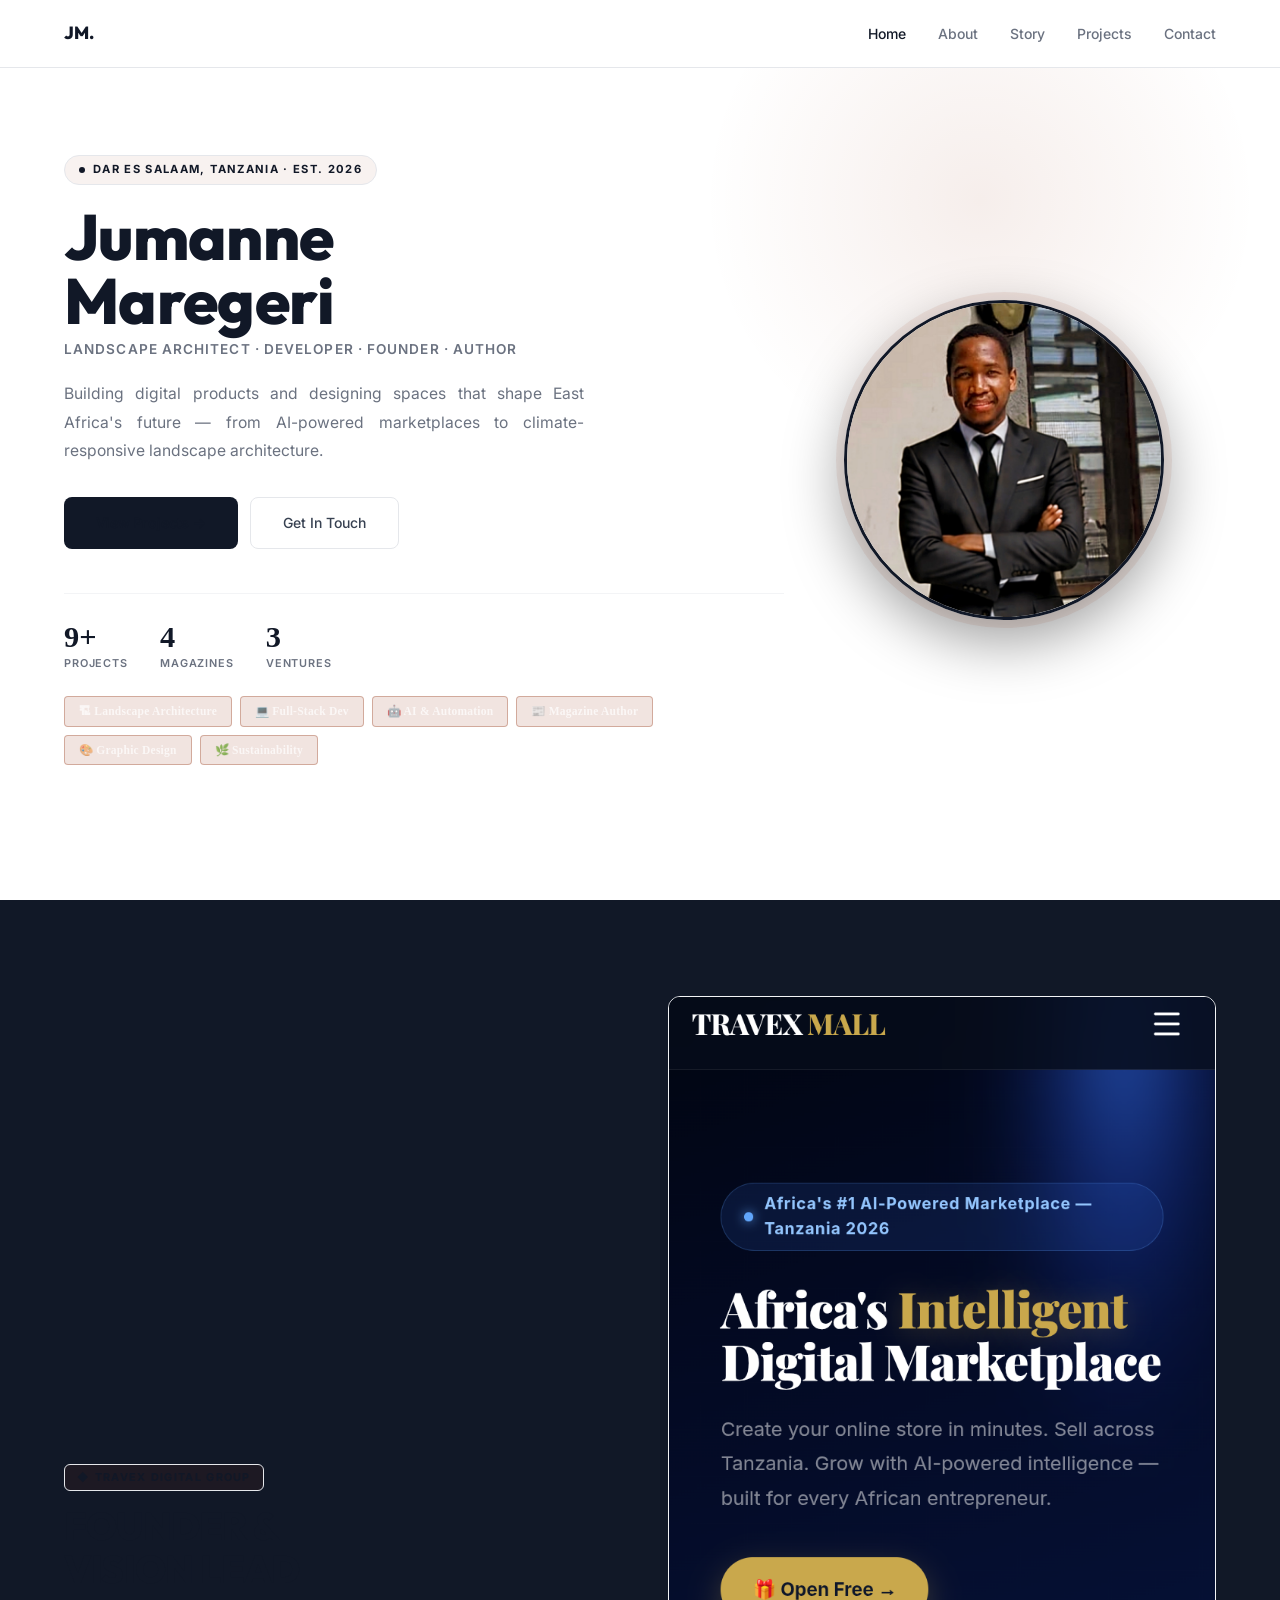
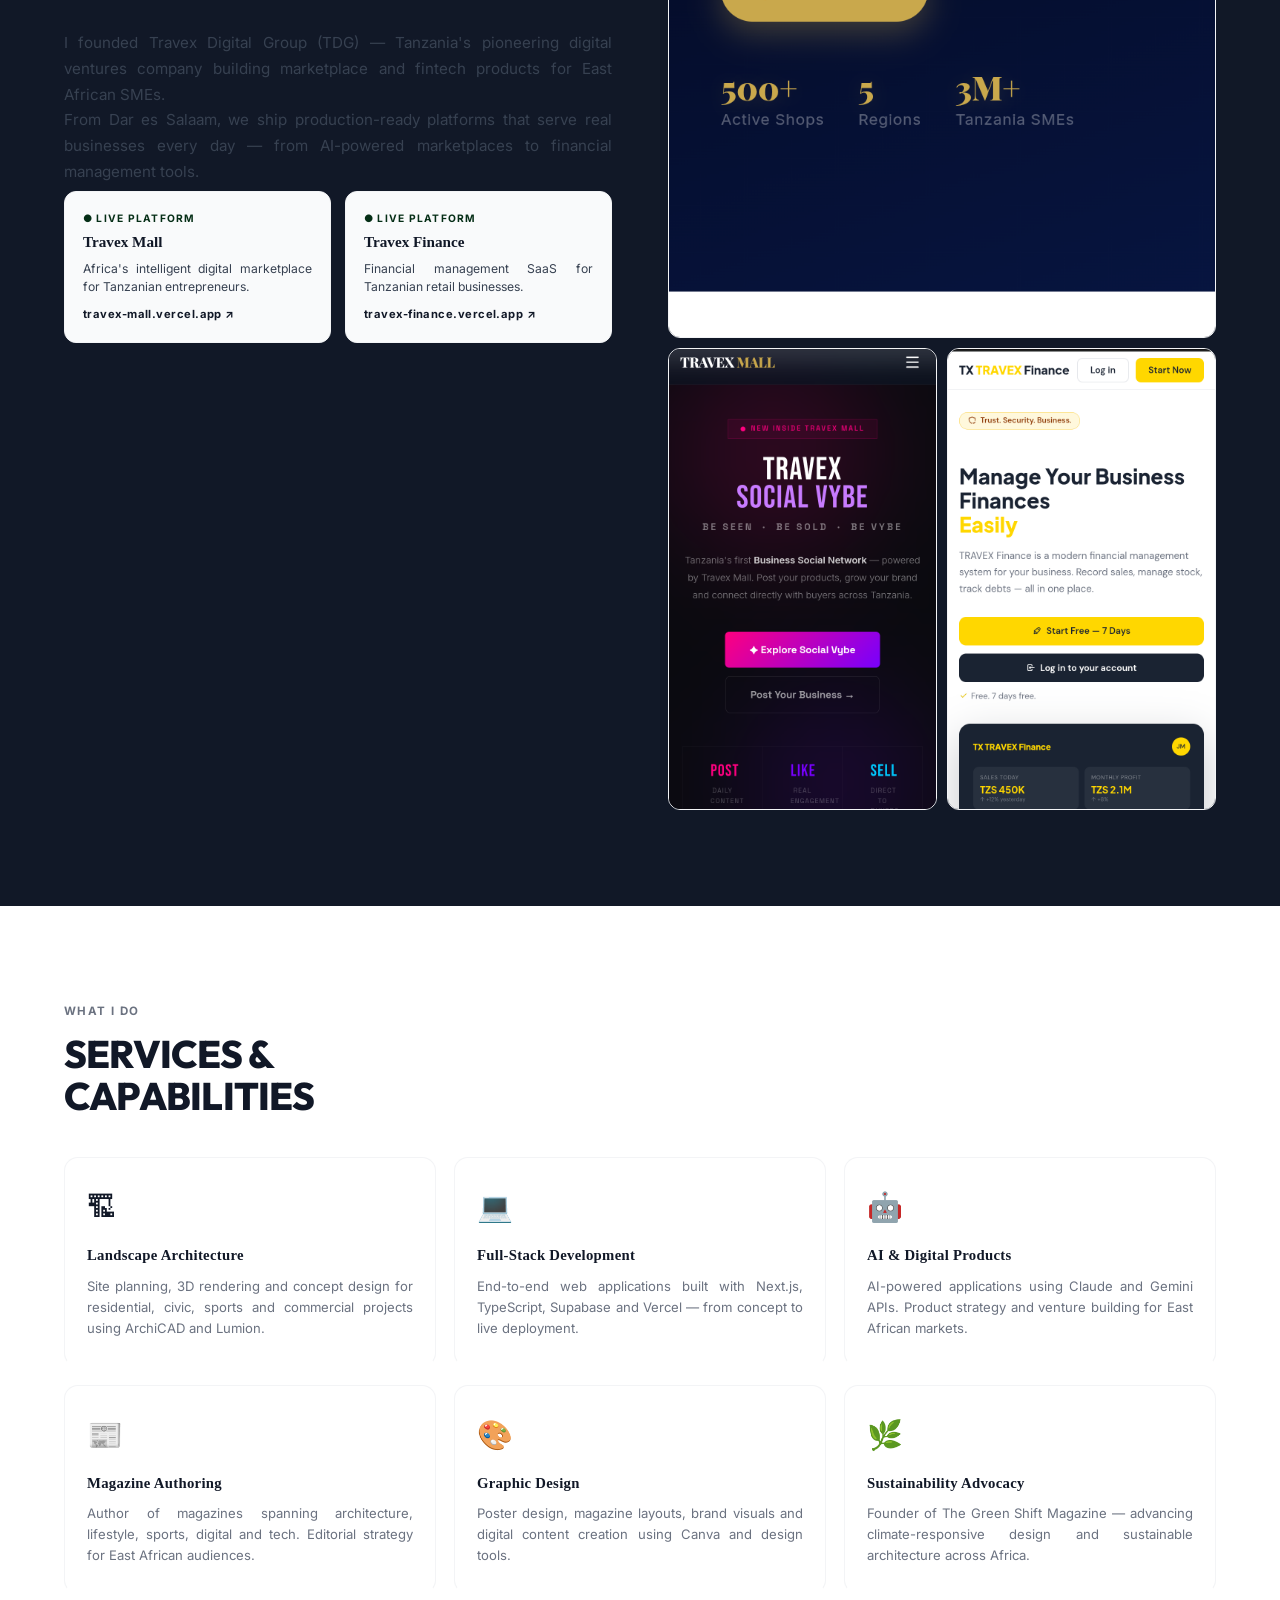
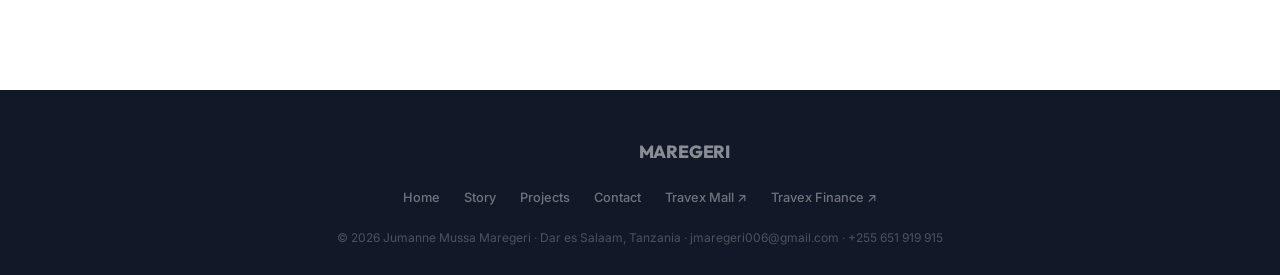
==== index.html @ f2731dca "Fix text index.html" ====
<!DOCTYPE html>
<html lang="en">
<head>
<meta charset="UTF-8"/>
  <meta name="google-site-verification" content="p9ZmMHL9Vc2xALCBuGiLvE2m5e5ViBeyXmNs_aEo-oM" />
<meta name="viewport" content="width=device-width, initial-scale=1.0"/>
<title>Jumanne Maregeri — Landscape Architect, Developer & Founder | Dar es Salaam</title>
  <meta name="description" content="Jumanne Maregeri is a Landscape Architect, Full-Stack Developer, Founder of Travex Digital Group and Magazine Author based in Dar es Salaam, Tanzania. Building digital products and designing spaces that shape East Africa's future."/>
  <meta name="keywords" content="Jumanne Maregeri, Landscape Architect Tanzania, Full Stack Developer Tanzania, Travex Digital Group, Dar es Salaam architect, Tanzania developer, Hello Maregeri, architecture portfolio"/>
  <meta name="author" content="Jumanne Maregeri"/>
  <meta name="robots" content="index, follow"/>
  <link rel="canonical" href="https://hello-maregeri.vercel.app/"/>
  <!-- Open Graph -->
  <meta property="og:type" content="website"/>
  <meta property="og:title" content="Jumanne Maregeri — Landscape Architect, Developer & Founder | Dar es Salaam"/>
  <meta property="og:description" content="Jumanne Maregeri is a Landscape Architect, Full-Stack Developer, Founder of Travex Digital Group and Magazine Author based in Dar es Salaam, Tanzania. Building digital products and designing spaces that shape East Africa's future."/>
  <meta property="og:url" content="https://hello-maregeri.vercel.app/"/>
  <meta property="og:image" content="https://hello-maregeri.vercel.app/images/me.jpg"/>
  <meta property="og:site_name" content="Hello Maregeri"/>
  <!-- Twitter -->
  <meta name="twitter:card" content="summary_large_image"/>
  <meta name="twitter:title" content="Jumanne Maregeri — Landscape Architect, Developer & Founder | Dar es Salaam"/>
  <meta name="twitter:description" content="Jumanne Maregeri is a Landscape Architect, Full-Stack Developer, Founder of Travex Digital Group and Magazine Author based in Dar es Salaam, Tanzania. Building digital products and designing spaces that shape East Africa's future."/>
  <meta name="twitter:image" content="https://hello-maregeri.vercel.app/images/me.jpg"/>
  <script type="application/ld+json">
  {
    "@context": "https://schema.org",
    "@type": "Person",
    "name": "Jumanne Maregeri",
    "jobTitle": "Landscape Architect, Full-Stack Developer & Founder",
    "url": "https://hello-maregeri.vercel.app",
    "image": "https://hello-maregeri.vercel.app/images/me.jpg",
    "email": "jmaregeri006@gmail.com",
    "telephone": "+255651919915",
    "address": {
      "@type": "PostalAddress",
      "addressLocality": "Dar es Salaam",
      "addressCountry": "TZ"
    },
    "sameAs": [
      "https://travex-digital-group.vercel.app",
      "https://travex-mall.vercel.app"
    ],
    "knowsAbout": ["Landscape Architecture", "Full-Stack Development", "Digital Products", "Magazine Publishing", "East Africa Tech"],
    "founder": {
      "@type": "Organization",
      "name": "Travex Digital Group",
      "url": "https://travex-digital-group.vercel.app"
    }
  }
  </script>
<link rel="stylesheet" href="style.css"/>
<style>
/* ── HERO ── */
#hero {
  min-height: 100vh;
  display: flex; align-items: center;
  padding: 100px 5% 80px;
  position: relative; overflow: hidden;
}
.hero-glow {
  position: absolute;
  top: -100px; right: 0;
  width: 600px; height: 600px;
  background: radial-gradient(circle, rgba(139,37,0,0.08) 0%, transparent 65%);
  pointer-events: none;
}
.hero-inner {
  display: grid;
  grid-template-columns: 1fr auto;
  gap: 60px; align-items: center;
  width: 100%; max-width: 1100px;
  position: relative; z-index: 1;
}
.hero-badge {
  display: inline-flex; align-items: center; gap: 8px;
  padding: 5px 14px; border-radius: 20px;
  border: 1px solid var(--border);
  font-size: 0.7rem; font-weight: 700; letter-spacing: 0.12em;
  text-transform: uppercase; color: var(--gold);
  background: rgba(139,37,0,0.06);
  margin-bottom: 20px;
}
.hero-badge::before {
  content: ''; width: 6px; height: 6px; border-radius: 50%;
  background: var(--gold); animation: blink 2s infinite;
}
@keyframes blink { 0%,100%{opacity:1} 50%{opacity:0.2} }
.hero-left h1 {
  font-size: clamp(2.8rem, 5vw, 5rem);
  font-weight: 800; line-height: 1.0;
  color: #111827; margin-bottom: 6px;
  letter-spacing: -0.01em;
}
.hero-left h1 span { color: var(--gold); }
.hero-subtitle {
  font-size: 0.85rem; font-weight: 600; letter-spacing: 0.08em;
  text-transform: uppercase; color: var(--muted);
  margin-bottom: 20px;
}
.hero-desc {
  font-size: 0.98rem; color: var(--muted);
  line-height: 1.8; max-width: 520px; margin-bottom: 32px;
}
.hero-btns { display: flex; gap: 12px; flex-wrap: wrap; margin-bottom: 44px; }
.hero-stats {
  display: flex; gap: 32px;
  padding-top: 28px;
  border-top: 1px solid var(--border2);
}
.stat-n {
  font-family: 'Times New Roman', Times, serif;
  font-size: 1.9rem; font-weight: 800;
  color: var(--gold); line-height: 1;
}
.stat-l {
  font-size: 0.68rem; font-weight: 600; letter-spacing: 0.08em;
  text-transform: uppercase; color: var(--muted); margin-top: 3px;
}

/* PHOTO CIRCLE */
.hero-photo-side { display: flex; align-items: center; justify-content: center; }
.photo-circle {
  width: 320px; height: 320px; border-radius: 50%;
  overflow: hidden;
  border: 3px solid var(--gold);
  box-shadow: 0 0 0 8px rgba(139,37,0,0.08), 0 20px 60px rgba(0,0,0,0.4);
  flex-shrink: 0;
}
.photo-circle img { width: 100%; height: 100%; object-fit: cover; object-position: center top; }

/* ── TDG SECTION ── */
#tdg { background: var(--dark); }
.tdg-wrap {
  display: grid; grid-template-columns: 1fr 1fr;
  gap: 56px; align-items: center;
}
.tdg-eyebrow {
  display: inline-block; padding: 4px 12px;
  background: rgba(139,37,0,0.1); border: 1px solid var(--border);
  border-radius: 6px; font-size: 0.68rem; font-weight: 700;
  letter-spacing: 0.12em; text-transform: uppercase;
  color: var(--gold); margin-bottom: 14px;
}
.tdg-text h2 { margin-bottom: 16px; }
.tdg-text p {
  font-size: 0.94rem; color: var(--muted);
  line-height: 1.8; margin-bottom: 14px;
}
.tdg-cards { display: grid; grid-template-columns: 1fr 1fr; gap: 14px; margin-top: 6px; }
.tdg-card {
  display: block; padding: 18px;
  background: var(--card2); border: 1px solid var(--border2);
  border-radius: 12px; text-decoration: none;
  transition: all 0.2s;
}
.tdg-card:hover { border-color: var(--gold); transform: translateY(-2px); }
.tdg-card-label {
  font-size: 0.64rem; font-weight: 700; letter-spacing: 0.12em;
  text-transform: uppercase; color: #052E16; margin-bottom: 4px;
}
.tdg-card h4 {
  font-family: 'Times New Roman', Times, serif; font-size: 0.95rem; font-weight: 700;
  color: #111827; margin-bottom: 5px;
}
.tdg-card p { font-size: 0.76rem; color: #374151; line-height: 1.5; margin-bottom: 10px; }
.tdg-card-link { font-size: 0.7rem; font-weight: 700; color: #052E16; color: var(--gold); letter-spacing: 0.04em; }

/* screens */
.tdg-screens { display: grid; grid-template-columns: 1fr 1fr; gap: 10px; }
.screen { border-radius: 12px; overflow: hidden; border: 1px solid var(--border2); transition: border-color 0.2s; }
.screen:hover { border-color: var(--border); }
.screen img { width: 100%; display: block; object-fit: cover; }
.screen.full { grid-column: 1 / -1; }

/* ── SERVICES ── */
#services { background: var(--bg); }
.services-grid { display: grid; grid-template-columns: repeat(3,1fr); gap: 18px; }
.svc {
  padding: 26px 22px;
  background: var(--card); border: 1px solid var(--border2);
  border-radius: 14px; transition: all 0.25s;
  border-bottom: 2px solid transparent;
}
.svc:hover { border-bottom-color: var(--gold); border-color: var(--border); }
.svc-icon { font-size: 1.8rem; margin-bottom: 14px; }
.svc h3 {
  font-family: 'Times New Roman', Times, serif; font-size: 0.92rem; font-weight: 700;
  color: #111827; margin-bottom: 8px; letter-spacing: 0.02em;
}
.svc p { font-size: 0.82rem; color: var(--muted); line-height: 1.6; }

@media (max-width: 900px) {
  .hero-inner { grid-template-columns: 1fr; gap: 36px; }
  .hero-photo-side { order: -1; }
  .hero-photo-wrap { width: 280px; }
  .tdg-wrap { grid-template-columns: 1fr; gap: 36px; }
  .services-grid { grid-template-columns: 1fr 1fr; }
}
@media (max-width: 560px) {
  .hero-stats { gap: 18px; }
  .services-grid { grid-template-columns: 1fr; }
  .tdg-cards { grid-template-columns: 1fr; }
}

.hero-skills {
  display: flex; flex-wrap: wrap; gap: 8px;
  margin-top: 24px;
}
.skill-pill {
  padding: 5px 14px;
  background: rgba(139,37,0,0.12);
  border: 1px solid rgba(139,37,0,0.3);
  border-radius: 4px;
  font-size: 0.72rem; font-weight: 600;
  color: rgba(255,255,255,0.7);
  font-family: Georgia, serif;
  letter-spacing: 0.02em;
}
</style>
</head>
<body>

<nav>
  <a href="index.html" class="nav-logo">JM<span>.</span></a>
  <ul class="nav-links">
    <li><a href="index.html" class="active">Home</a></li>
    <li><a href="index.html#services">About</a></li>
    <li><a href="story.html">Story</a></li>
    <li><a href="projects.html">Projects</a></li>
    <li><a href="contact.html">Contact</a></li>
  </ul>
  <button class="hamburger" onclick="toggleMenu()" aria-label="Menu">
    <span></span><span></span><span></span>
  </button>
</nav>
<div class="mobile-menu" id="mobileMenu">
  <a href="index.html">Home</a>
  <a href="index.html#services">About</a>
  <a href="story.html">Story</a>
  <a href="projects.html">Projects</a>
  <a href="contact.html">Contact</a>
</div>

<!-- HERO -->
<section id="hero">
  <div class="hero-glow"></div>
  <div class="hero-inner">
    <div class="hero-left reveal">
      <div class="hero-badge">Dar es Salaam, Tanzania · Est. 2026</div>
      <h1>Jumanne<br/><span>Maregeri</span></h1>
      <div class="hero-subtitle">Landscape Architect · Developer · Founder · Author</div>
      <p class="hero-desc">
        Building digital products and designing spaces that shape East Africa's future —
        from AI-powered marketplaces to climate-responsive landscape architecture.
      </p>
      <div class="hero-btns">
        <a href="projects.html" class="btn-gold">View Projects →</a>
        <a href="contact.html" class="btn-outline">Get In Touch</a>
      </div>
      <div class="hero-stats">
        <div><div class="stat-n">9+</div><div class="stat-l">Projects</div></div>
        <div><div class="stat-n">4</div><div class="stat-l">Magazines</div></div>
        <div><div class="stat-n">3</div><div class="stat-l">Ventures</div></div>
      </div>
      <div class="hero-skills">
        <span class="skill-pill">🏗 Landscape Architecture</span>
        <span class="skill-pill">💻 Full-Stack Dev</span>
        <span class="skill-pill">🤖 AI & Automation</span>
        <span class="skill-pill">📰 Magazine Author</span>
        <span class="skill-pill">🎨 Graphic Design</span>
        <span class="skill-pill">🌿 Sustainability</span>
      </div>
    </div>
    <div class="hero-photo-side reveal">
      <div class="photo-circle">
        <img src="images/me.jpg" alt="Jumanne Maregeri"/>
      </div>
    </div>
  </div>
</section>

<!-- TDG -->
<section id="tdg">
  <div class="tdg-wrap">
    <div class="reveal">
      <span class="tdg-eyebrow">◆ Travex Digital Group</span>
      <h2>FOUNDER &<br/><span>VISION LEAD</span></h2>
      <p>I founded Travex Digital Group (TDG) — Tanzania's pioneering digital ventures company building marketplace and fintech products for East African SMEs.</p>
      <p>From Dar es Salaam, we ship production-ready platforms that serve real businesses every day — from AI-powered marketplaces to financial management tools.</p>
      <div class="tdg-cards">
        <a href="https://travex-mall.vercel.app" target="_blank" rel="noopener" class="tdg-card">
          <div class="tdg-card-label">● Live Platform</div>
          <h4>Travex Mall</h4>
          <p>Africa's intelligent digital marketplace for Tanzanian entrepreneurs.</p>
          <div class="tdg-card-link">travex-mall.vercel.app ↗</div>
        </a>
        <a href="https://travex-finance.vercel.app" target="_blank" rel="noopener" class="tdg-card">
          <div class="tdg-card-label">● Live Platform</div>
          <h4>Travex Finance</h4>
          <p>Financial management SaaS for Tanzanian retail businesses.</p>
          <div class="tdg-card-link">travex-finance.vercel.app ↗</div>
        </a>
      </div>
    </div>
    <div class="reveal">
      <div class="tdg-screens">
        <div class="screen full"><img src="images/travex_mall1.png" alt="Travex Mall"/></div>
        <div class="screen"><img src="images/travex_mall2.png" alt="Social Vybe"/></div>
        <div class="screen"><img src="images/travex_finance.png" alt="Travex Finance"/></div>
      </div>
    </div>
  </div>
</section>

<!-- SERVICES -->
<section id="services">
  <div class="reveal">
    <div class="label">What I Do</div>
    <h2>SERVICES &<br/><span>CAPABILITIES</span></h2>
  </div>
  <div class="services-grid reveal">
    <div class="svc"><div class="svc-icon">🏗</div><h3>Landscape Architecture</h3><p>Site planning, 3D rendering and concept design for residential, civic, sports and commercial projects using ArchiCAD and Lumion.</p></div>
    <div class="svc"><div class="svc-icon">💻</div><h3>Full-Stack Development</h3><p>End-to-end web applications built with Next.js, TypeScript, Supabase and Vercel — from concept to live deployment.</p></div>
    <div class="svc"><div class="svc-icon">🤖</div><h3>AI & Digital Products</h3><p>AI-powered applications using Claude and Gemini APIs. Product strategy and venture building for East African markets.</p></div>
    <div class="svc"><div class="svc-icon">📰</div><h3>Magazine Authoring</h3><p>Author of magazines spanning architecture, lifestyle, sports, digital and tech. Editorial strategy for East African audiences.</p></div>
    <div class="svc"><div class="svc-icon">🎨</div><h3>Graphic Design</h3><p>Poster design, magazine layouts, brand visuals and digital content creation using Canva and design tools.</p></div>
    <div class="svc"><div class="svc-icon">🌿</div><h3>Sustainability Advocacy</h3><p>Founder of The Green Shift Magazine — advancing climate-responsive design and sustainable architecture across Africa.</p></div>
  </div>
</section>

<footer>
  <div class="footer-logo">JUMANNE <span>MAREGERI</span></div>
  <ul class="footer-links">
    <li><a href="index.html">Home</a></li>
    <li><a href="story.html">Story</a></li>
    <li><a href="projects.html">Projects</a></li>
    <li><a href="contact.html">Contact</a></li>
    <li><a href="https://travex-mall.vercel.app" target="_blank">Travex Mall ↗</a></li>
    <li><a href="https://travex-finance.vercel.app" target="_blank">Travex Finance ↗</a></li>
  </ul>
  <div class="footer-copy">© 2026 Jumanne Mussa Maregeri · Dar es Salaam, Tanzania · jmaregeri006@gmail.com · +255 651 919 915</div>
</footer>

<script>
function toggleMenu(){ document.getElementById('mobileMenu').classList.toggle('open'); }
const obs = new IntersectionObserver(e=>{e.forEach(el=>{if(el.isIntersecting){el.target.classList.add('visible');obs.unobserve(el.target);}});},{threshold:0.08});
document.querySelectorAll('.reveal').forEach(r=>obs.observe(r));
</script>
</body>
</html>
---- style.css ----
/* ── FONTS — matching hersisaid.tz style ── */
@import url('https://fonts.googleapis.com/css2?family=Inter:wght@300;400;500;600;700;800;900&family=Outfit:wght@400;500;600;700;800;900&display=swap');

:root {
  /* Colors matching hersisaid.tz clean white/professional theme */
  --bg:      #FFFFFF;
  --bg2:     #F9FAFB;
  --bg3:     #F3F4F6;
  --dark:    #111827;
  --card:    #FFFFFF;
  --card2:   #F9FAFB;
  --white:   #FFFFFF;
  --text:    #111827;
  --text2:   #374151;
  --muted:   #6B7280;
  --light:   #9CA3AF;
  --border:  #E5E7EB;
  --border2: #F3F4F6;

  /* Accent — dark charcoal/near-black like hersi */
  --gold:    #111827;
  --gold2:   #374151;
  --gold3:   #1F2937;

  /* Keep for compatibility */
  --black:   #111827;
  --navy:    #1F2937;
}

*, *::before, *::after { box-sizing: border-box; margin: 0; padding: 0; }
html { scroll-behavior: smooth; }

body {
  font-family: 'Inter', sans-serif;
  background: var(--bg);
  color: var(--text);
  overflow-x: hidden;
  line-height: 1.6;
  font-size: 16px;
  font-weight: 400;
}

::-webkit-scrollbar { width: 3px; }
::-webkit-scrollbar-track { background: var(--bg3); }
::-webkit-scrollbar-thumb { background: var(--dark); border-radius: 10px; }

/* ── NAV ── */
nav {
  position: fixed; top: 0; left: 0; right: 0; z-index: 999;
  display: flex; align-items: center; justify-content: space-between;
  padding: 0 5%; height: 68px;
  background: rgba(255,255,255,0.97);
  backdrop-filter: blur(12px);
  border-bottom: 1px solid var(--border);
}
.nav-logo {
  font-family: 'Outfit', sans-serif;
  font-size: 1.1rem; font-weight: 800;
  letter-spacing: -0.01em; color: var(--dark);
  text-decoration: none;
}
.nav-logo span { color: var(--dark); }
.nav-links { display: flex; gap: 32px; list-style: none; }
.nav-links a {
  font-size: 0.875rem; font-weight: 500;
  color: var(--muted); text-decoration: none;
  transition: color 0.2s;
}
.nav-links a:hover, .nav-links a.active { color: var(--dark); }
.hamburger {
  display: none; flex-direction: column; gap: 5px;
  cursor: pointer; background: none; border: none; padding: 4px;
}
.hamburger span {
  display: block; width: 22px; height: 2px;
  background: var(--dark); border-radius: 2px;
}
.mobile-menu {
  display: none; position: fixed;
  top: 68px; left: 0; right: 0;
  background: rgba(255,255,255,0.99); z-index: 998;
  border-bottom: 1px solid var(--border);
  padding: 20px 5%;
}
.mobile-menu.open { display: block; }
.mobile-menu a {
  display: block; padding: 12px 0;
  font-size: 0.9rem; font-weight: 500;
  color: var(--muted); text-decoration: none;
  border-bottom: 1px solid var(--border2);
  transition: color 0.2s;
}
.mobile-menu a:last-child { border: none; }
.mobile-menu a:hover { color: var(--dark); }

/* ── BUTTONS ── */
.btn-gold {
  display: inline-flex; align-items: center; gap: 8px;
  padding: 0.85rem 2rem;
  background: var(--dark); color: #111827;
  font-family: 'Inter', sans-serif;
  font-size: 0.875rem; font-weight: 600;
  letter-spacing: -0.01em;
  text-decoration: none; border-radius: 8px;
  transition: all 0.2s;
  border: none; cursor: pointer;
}
.btn-gold:hover { background: var(--gold2); transform: translateY(-1px); box-shadow: 0 4px 20px rgba(17,24,39,0.15); }
.btn-outline {
  display: inline-flex; align-items: center; gap: 8px;
  padding: 0.85rem 2rem;
  background: transparent;
  border: 1.5px solid var(--border);
  color: var(--text2);
  font-family: 'Inter', sans-serif;
  font-size: 0.875rem; font-weight: 500;
  text-decoration: none; border-radius: 8px;
  transition: all 0.2s;
  cursor: pointer;
}
.btn-outline:hover { border-color: var(--dark); color: var(--dark); }

/* ── SECTIONS ── */
section { padding: 96px 5%; background: var(--bg); }
section:nth-child(even) { background: var(--bg2); }

.label {
  font-size: 0.72rem; font-weight: 700;
  color: var(--muted);
  text-transform: uppercase; letter-spacing: 0.12em;
  margin-bottom: 12px; display: block;
}

h1, h2, h3 { font-family: 'Outfit', sans-serif; }

h1 { font-size: clamp(2.8rem, 5vw, 4.5rem); font-weight: 800; line-height: 1.05; color: var(--dark); }
h1 span, h1 .gold { color: var(--dark); }

h2 {
  font-family: 'Outfit', sans-serif;
  font-size: clamp(1.8rem, 3vw, 2.6rem);
  font-weight: 800; line-height: 1.1; margin-bottom: 40px;
  color: var(--dark); letter-spacing: -0.02em;
}
h2 span, h2 .gold { color: var(--dark); }

h3 { font-size: 1.1rem; font-weight: 700; color: var(--dark); }

p { color: var(--text2); font-size: 0.95rem; line-height: 1.7; text-align: justify; }

/* ── CARDS ── */
.card {
  background: var(--white);
  border: 1px solid var(--border);
  border-radius: 12px;
  overflow: hidden;
  transition: all 0.2s;
}
.card:hover { box-shadow: 0 8px 32px rgba(17,24,39,0.08); transform: translateY(-2px); }
.card img { width: 100%; aspect-ratio: 16/9; object-fit: cover; display: block; }
.card-body { padding: 20px; }
.card-cat {
  font-size: 0.7rem; font-weight: 700; letter-spacing: 0.1em;
  text-transform: uppercase; color: var(--muted); margin-bottom: 6px;
}
.card-body h3 { font-size: 1rem; font-weight: 700; color: var(--dark); margin-bottom: 6px; }
.card-body p { font-size: 0.85rem; color: var(--muted); line-height: 1.6; margin-bottom: 12px; }

.tag {
  display: inline-block; padding: 3px 10px;
  font-size: 0.7rem; font-weight: 600;
  color: var(--text2); background: var(--bg3);
  border: 1px solid var(--border);
  border-radius: 20px; margin: 2px;
}

/* ── GOLD LINE (now border line) ── */
.gold-line {
  height: 1px;
  background: var(--border);
}

/* ── FOOTER ── */
footer {
  background: var(--dark);
  padding: 48px 5% 28px;
  text-align: center;
}
.footer-logo {
  font-family: 'Outfit', sans-serif;
  font-size: 1.1rem; font-weight: 800;
  letter-spacing: -0.01em; color: #111827; margin-bottom: 6px;
}
.footer-logo span { color: rgba(255,255,255,0.5); }
.footer-links {
  display: flex; justify-content: center;
  flex-wrap: wrap; gap: 24px;
  margin: 18px 0; list-style: none;
}
.footer-links a {
  font-size: 0.8rem; font-weight: 500;
  color: rgba(255,255,255,0.4); text-decoration: none;
  transition: color 0.2s;
}
.footer-links a:hover { color: rgba(255,255,255,0.9); }
.footer-copy { font-size: 0.75rem; color: rgba(255,255,255,0.25); margin-top: 12px; }

/* ── HERO SKILLS ── */
.hero-skills { display: flex; flex-wrap: wrap; gap: 8px; margin-top: 24px; }
.skill-pill {
  padding: 6px 14px;
  background: var(--bg3);
  border: 1px solid var(--border);
  border-radius: 20px;
  font-size: 0.78rem; font-weight: 500;
  color: var(--text2);
  font-family: 'Inter', sans-serif;
}

/* ── PHOTO ── */
.photo-circle {
  width: 280px; height: 280px; border-radius: 50%;
  overflow: hidden;
  border: 3px solid var(--border);
  box-shadow: 0 8px 40px rgba(17,24,39,0.1);
  flex-shrink: 0;
}
.photo-circle img { width: 100%; height: 100%; object-fit: cover; object-position: center top; }

/* ── REVEAL ── */
.reveal { opacity: 0; transform: translateY(20px); transition: opacity 0.6s ease, transform 0.6s ease; }
.reveal.visible { opacity: 1; transform: none; }

/* Justified text */
p, li, .hero-desc, .modal-desc, .story-content p,
.svc p, .card-body p, .tdg-card p,
.about-text p, .timeline-body p {
  text-align: justify;
  text-justify: inter-word;
}

/* ── RESPONSIVE ── */
@media (max-width: 768px) {
  nav { padding: 0 4%; }
  .nav-links { display: none; }
  .hamburger { display: flex; }
  section { padding: 72px 4%; }
  h2 { font-size: clamp(1.6rem, 7vw, 2.2rem); }
  .photo-circle { width: 200px; height: 200px; }
}
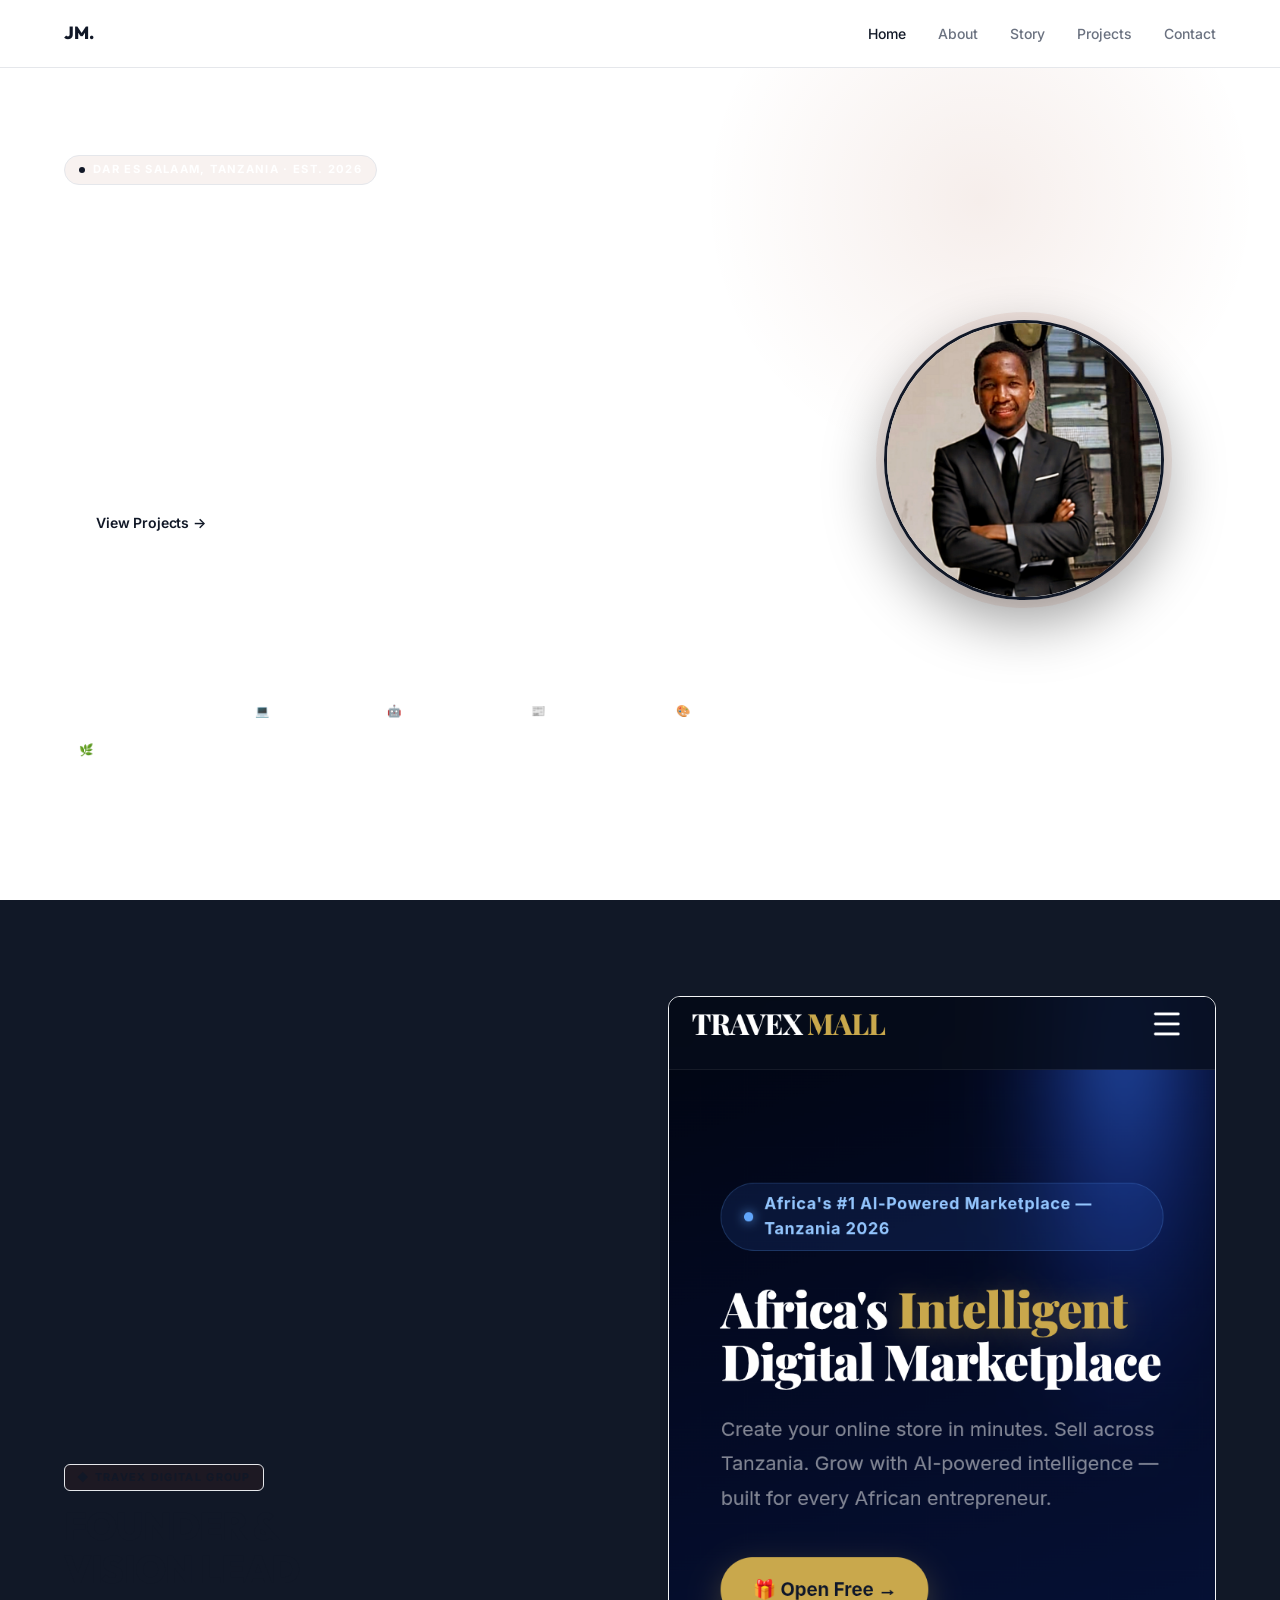
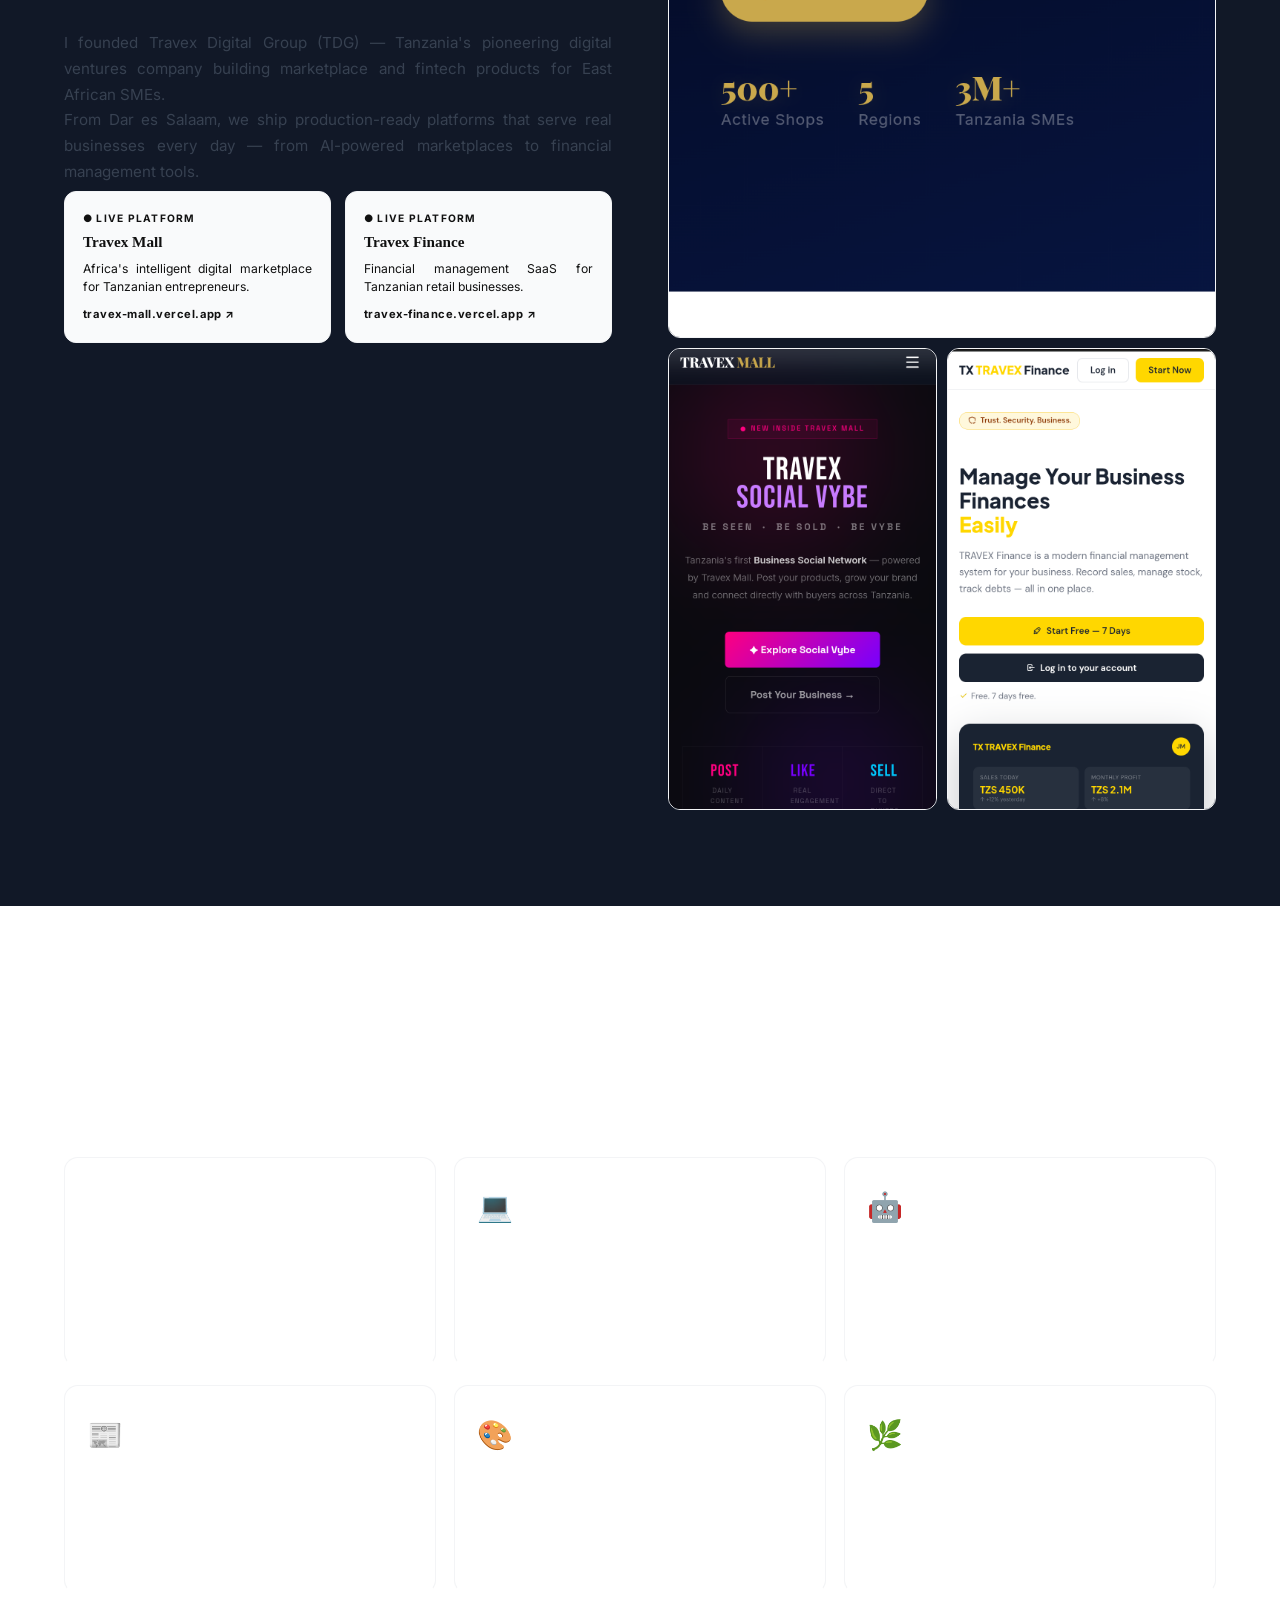
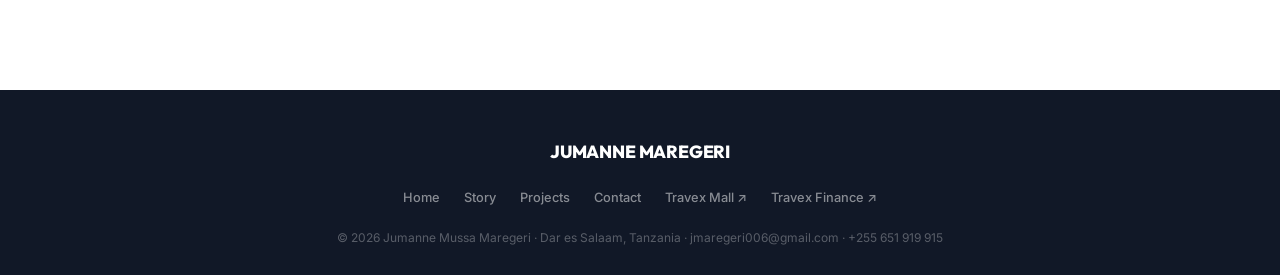
==== commit 67e11ac1: "Restore original + fix dark text index.html" ====
--- a/index.html
+++ b/index.html
@@ -89,7 +89,7 @@
 .hero-left h1 {
   font-size: clamp(2.8rem, 5vw, 5rem);
   font-weight: 800; line-height: 1.0;
-  color: #111827; margin-bottom: 6px;
+  color: var(--white); margin-bottom: 6px;
   letter-spacing: -0.01em;
 }
 .hero-left h1 span { color: var(--gold); }
@@ -121,7 +121,7 @@
 /* PHOTO CIRCLE */
 .hero-photo-side { display: flex; align-items: center; justify-content: center; }
 .photo-circle {
-  width: 320px; height: 320px; border-radius: 50%;
+  width: 280px; height: 280px; border-radius: 50%;
   overflow: hidden;
   border: 3px solid var(--gold);
   box-shadow: 0 0 0 8px rgba(139,37,0,0.08), 0 20px 60px rgba(0,0,0,0.4);
@@ -157,14 +157,14 @@
 .tdg-card:hover { border-color: var(--gold); transform: translateY(-2px); }
 .tdg-card-label {
   font-size: 0.64rem; font-weight: 700; letter-spacing: 0.12em;
-  text-transform: uppercase; color: #052E16; margin-bottom: 4px;
+  text-transform: uppercase; color: var(--gold); margin-bottom: 4px;
 }
 .tdg-card h4 {
   font-family: 'Times New Roman', Times, serif; font-size: 0.95rem; font-weight: 700;
-  color: #111827; margin-bottom: 5px;
-}
-.tdg-card p { font-size: 0.76rem; color: #374151; line-height: 1.5; margin-bottom: 10px; }
-.tdg-card-link { font-size: 0.7rem; font-weight: 700; color: #052E16; color: var(--gold); letter-spacing: 0.04em; }
+  color: #FFFFFF; margin-bottom: 5px;
+}
+.tdg-card p { font-size: 0.76rem; color: rgba(255,255,255,0.75); line-height: 1.5; margin-bottom: 10px; }
+.tdg-card-link { font-size: 0.7rem; font-weight: 700; color: var(--gold); letter-spacing: 0.04em; }
 
 /* screens */
 .tdg-screens { display: grid; grid-template-columns: 1fr 1fr; gap: 10px; }
@@ -186,7 +186,7 @@
 .svc-icon { font-size: 1.8rem; margin-bottom: 14px; }
 .svc h3 {
   font-family: 'Times New Roman', Times, serif; font-size: 0.92rem; font-weight: 700;
-  color: #111827; margin-bottom: 8px; letter-spacing: 0.02em;
+  color: var(--white); margin-bottom: 8px; letter-spacing: 0.02em;
 }
 .svc p { font-size: 0.82rem; color: var(--muted); line-height: 1.6; }
 
@@ -217,6 +217,30 @@
   font-family: Georgia, serif;
   letter-spacing: 0.02em;
 }
+
+/* ── TEXT FIX: dark bg sections → white text ── */
+#hero, #hero p, #hero h1, #hero h2, #hero h3, #hero span,
+#hero .hero-subtitle, #hero .hero-desc, #hero .hero-badge,
+#hero .stat-l, #hero .label, #hero .skill-pill { color: #FFFFFF !important; }
+#hero h1 span, #hero .stat-n { color: #FFFFFF !important; }
+#hero .hero-stats { border-color: rgba(255,255,255,0.15) !important; }
+
+#story-hero *, #story-hero h1, #story-hero p { color: #FFFFFF !important; }
+#proj-hero *, #proj-hero h1, #proj-hero p { color: #FFFFFF !important; }
+#contact-hero *, #contact-hero h1, #contact-hero p { color: #FFFFFF !important; }
+
+#services *, #services h2, #services h3, #services h4,
+#services p, #services .label, #services .svc p { color: #FFFFFF !important; }
+
+footer *, footer p, footer h1, footer h2, footer h3,
+footer a, footer span { color: #FFFFFF !important; }
+.footer-links a { color: rgba(255,255,255,0.5) !important; }
+.footer-copy { color: rgba(255,255,255,0.3) !important; }
+
+/* TDG cards (Travex Mall, Finance) → BLACK text */
+.tdg-card h4, .tdg-card p, .tdg-card-label,
+.tdg-card-link, .tdg-card span { color: #111111 !important; }
+
 </style>
 </head>
 <body>
--- a/style.css
+++ b/style.css
@@ -248,3 +248,67 @@
   h2 { font-size: clamp(1.6rem, 7vw, 2.2rem); }
   .photo-circle { width: 200px; height: 200px; }
 }
+
+
+/* ── FIX: Text on dark (charcoal #111827) backgrounds ── */
+[style*="background: var(--dark)"] *,
+[style*="background:var(--dark)"] *,
+.dark-bg *, .hdr-bar *,
+section[style*="background: var(--dark)"] * { color: #FFFFFF; }
+
+/* Sections that use var(--dark) as background */
+#hero, #hero * { color: #FFFFFF; }
+#hero h1, #hero h2, #hero h3 { color: #FFFFFF; }
+#hero h1 span { color: #FFFFFF; }
+
+/* Nav dark bar */
+.dark-bar, .dark-bar * { color: #FFFFFF; }
+
+/* Story hero */
+#story-hero, #story-hero * { color: #FFFFFF; }
+#story-hero h1 { color: #FFFFFF; }
+
+/* Project hero */
+#proj-hero, #proj-hero * { color: #FFFFFF; }
+#proj-hero h1, #proj-hero h1 span { color: #FFFFFF; }
+
+/* Contact hero */
+#contact-hero, #contact-hero * { color: #FFFFFF; }
+#contact-hero h1 { color: #FFFFFF; }
+
+/* Services section dark */
+#services, #services * { color: #FFFFFF; }
+#services h2, #services h3, #services h4 { color: #FFFFFF; }
+
+/* Footer dark */
+footer, footer * { color: #FFFFFF; }
+footer h1, footer h2, footer h3 { color: #FFFFFF; }
+.footer-links a { color: rgba(255,255,255,0.6); }
+.footer-copy { color: rgba(255,255,255,0.3); }
+
+/* TDG cards dark bg */
+.tdg-card, .tdg-card * { color: #FFFFFF; }
+.tdg-card { background: #1a1a2e; border-color: rgba(255,255,255,0.1); }
+.tdg-card h4 { color: #FFFFFF; }
+.tdg-card p { color: rgba(255,255,255,0.8); }
+.tdg-card-label, .tdg-card-link { color: #FBBF24; }
+
+/* Header bars in dark sections */
+.section-hdr, .hdr-dark, .hdr-dark * { color: #FFFFFF; }
+
+/* Buttons on dark bg */
+#hero .btn-gold { background: #FFFFFF; color: #111827; }
+#hero .btn-gold:hover { background: #F3F4F6; }
+#hero .btn-outline { border-color: rgba(255,255,255,0.4); color: #FFFFFF; }
+
+/* Skill pills on dark */
+#hero .skill-pill { color: rgba(255,255,255,0.85); border-color: rgba(255,255,255,0.2); background: rgba(255,255,255,0.1); }
+
+/* Labels on dark bg */
+#hero .label, #story-hero .label, #proj-hero .label, #contact-hero .label,
+#services .label { color: rgba(255,255,255,0.6); }
+
+/* Stats on dark */
+#hero .stat-n { color: #FFFFFF; }
+#hero .stat-l { color: rgba(255,255,255,0.6); }
+#hero .hero-stats { border-color: rgba(255,255,255,0.15); }
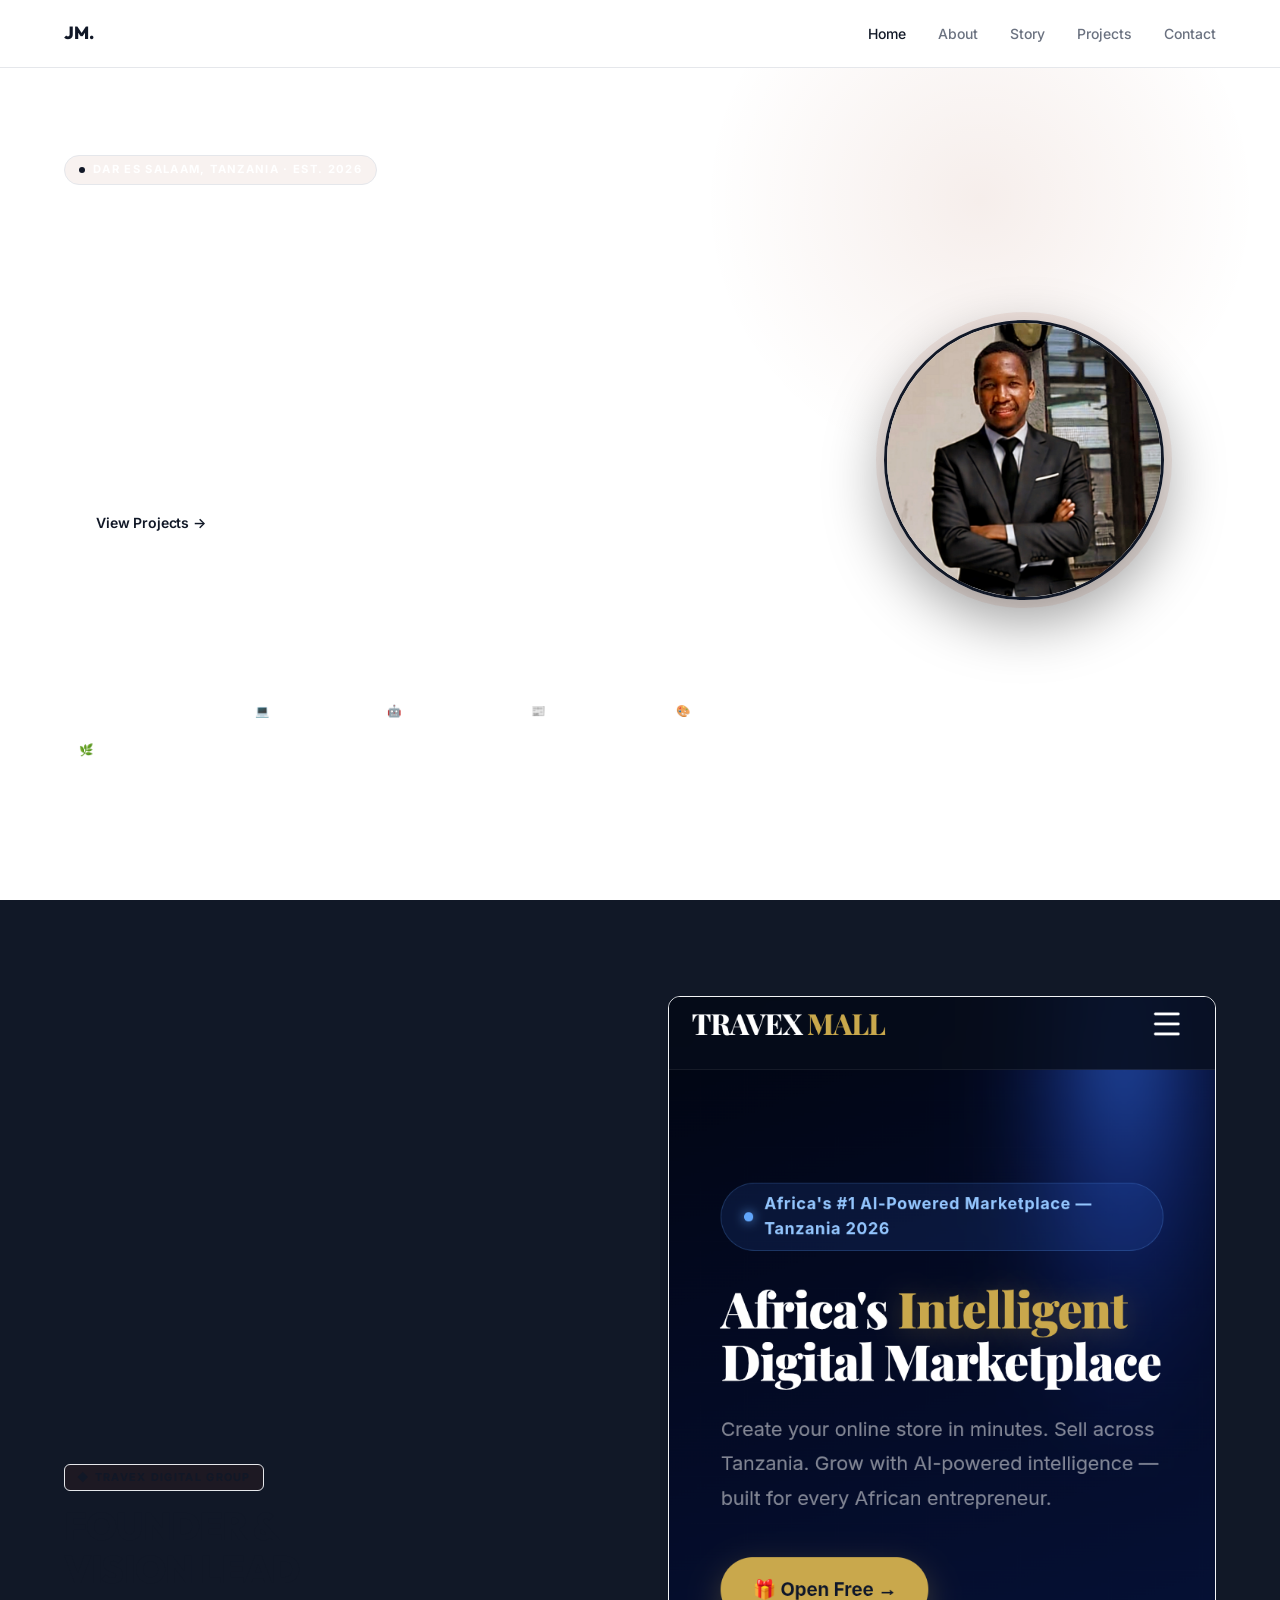
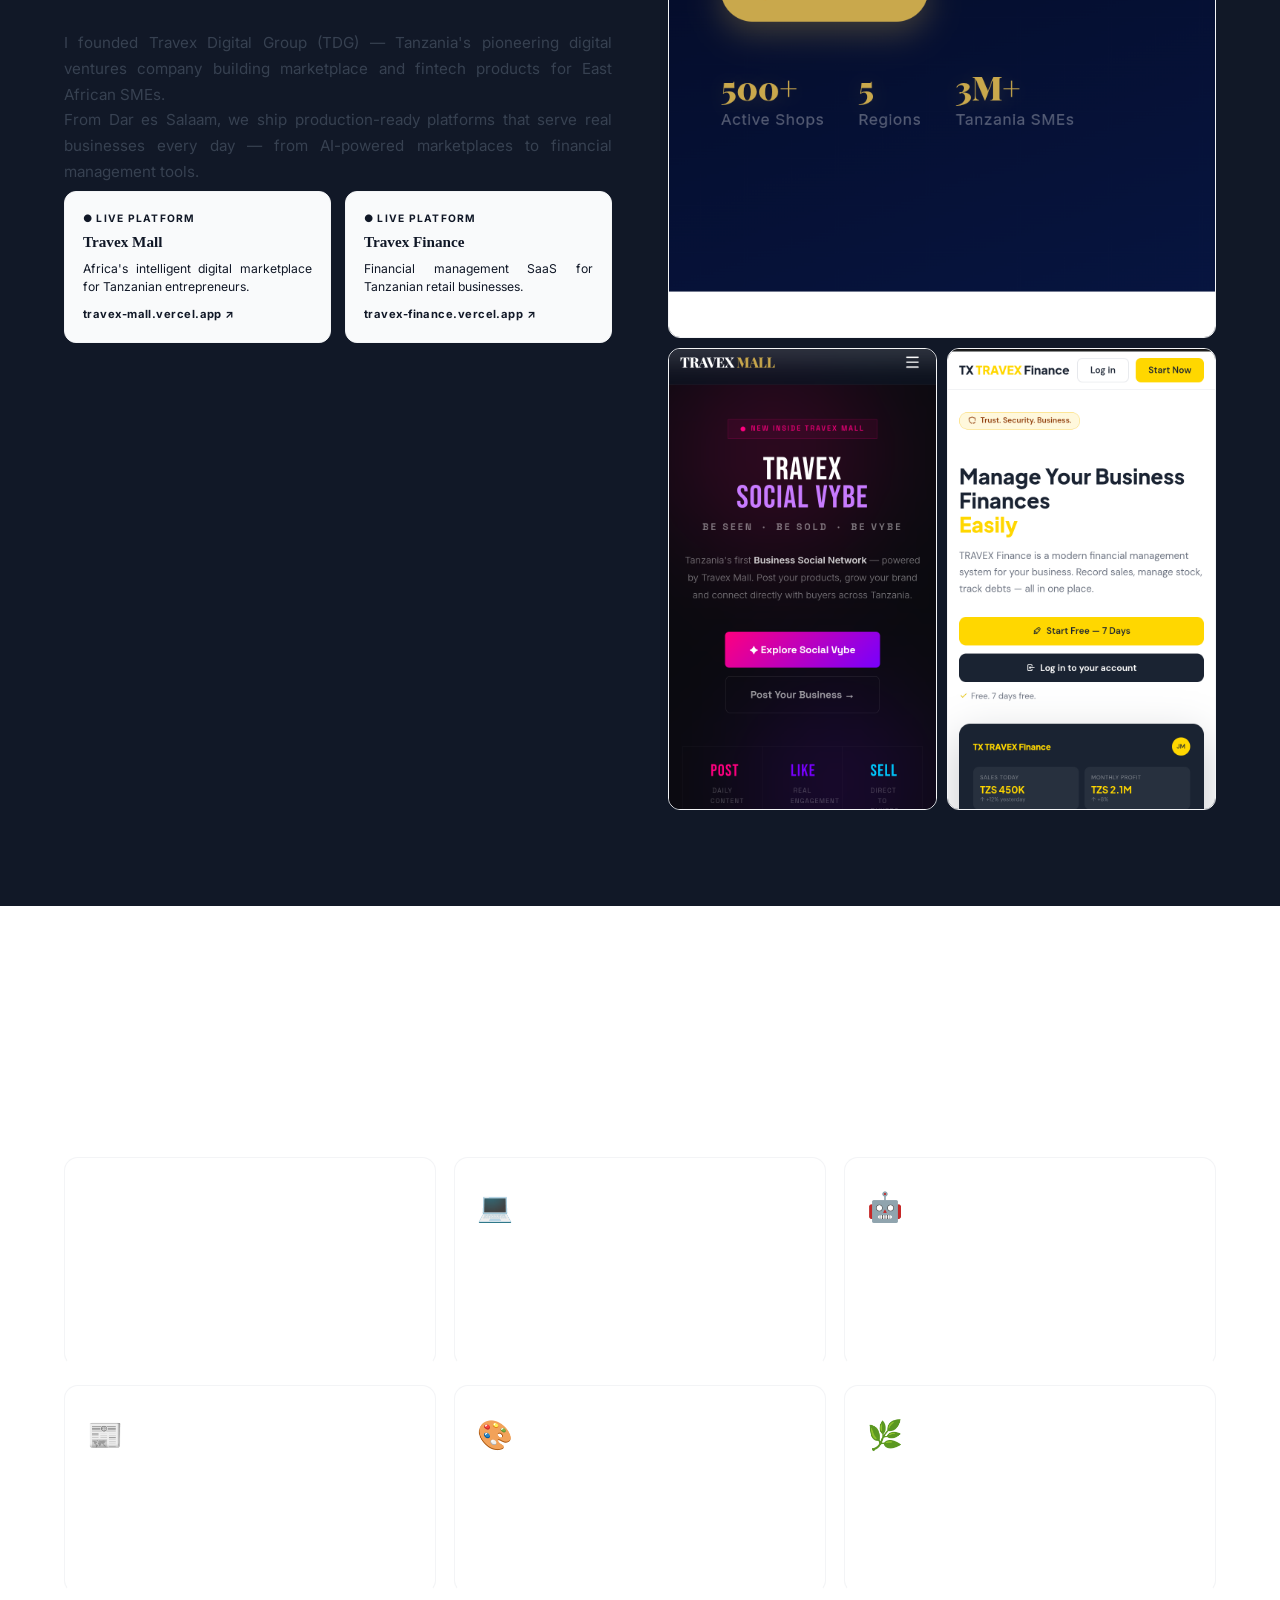
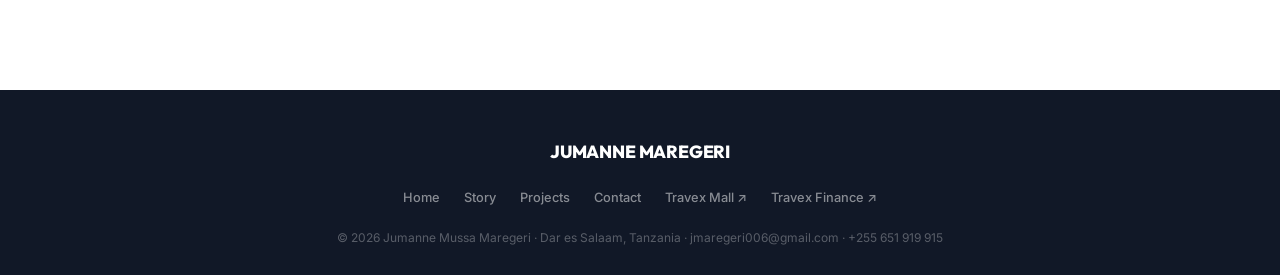
==== commit e10ca6b9: "Fix contrast index.html" ====
--- a/index.html
+++ b/index.html
@@ -241,6 +241,14 @@
 .tdg-card h4, .tdg-card p, .tdg-card-label,
 .tdg-card-link, .tdg-card span { color: #111111 !important; }
 
+
+/* Hero — white text on dark bg */
+.hero-badge, .hero-subtitle, .hero-desc, .stat-l { color: rgba(255,255,255,0.75) !important; }
+.hero-left h1, .hero-left h1 span, .stat-n { color: #FFFFFF !important; }
+.hero-stats { border-top-color: rgba(255,255,255,0.1) !important; }
+.skill-pill { color: rgba(255,255,255,0.8) !important; background: rgba(255,255,255,0.08) !important; border-color: rgba(255,255,255,0.15) !important; }
+/* TDG cards — dark text on light bg */
+.tdg-card h4, .tdg-card p, .tdg-card-label, .tdg-card-link { color: #111827 !important; }
 </style>
 </head>
 <body>
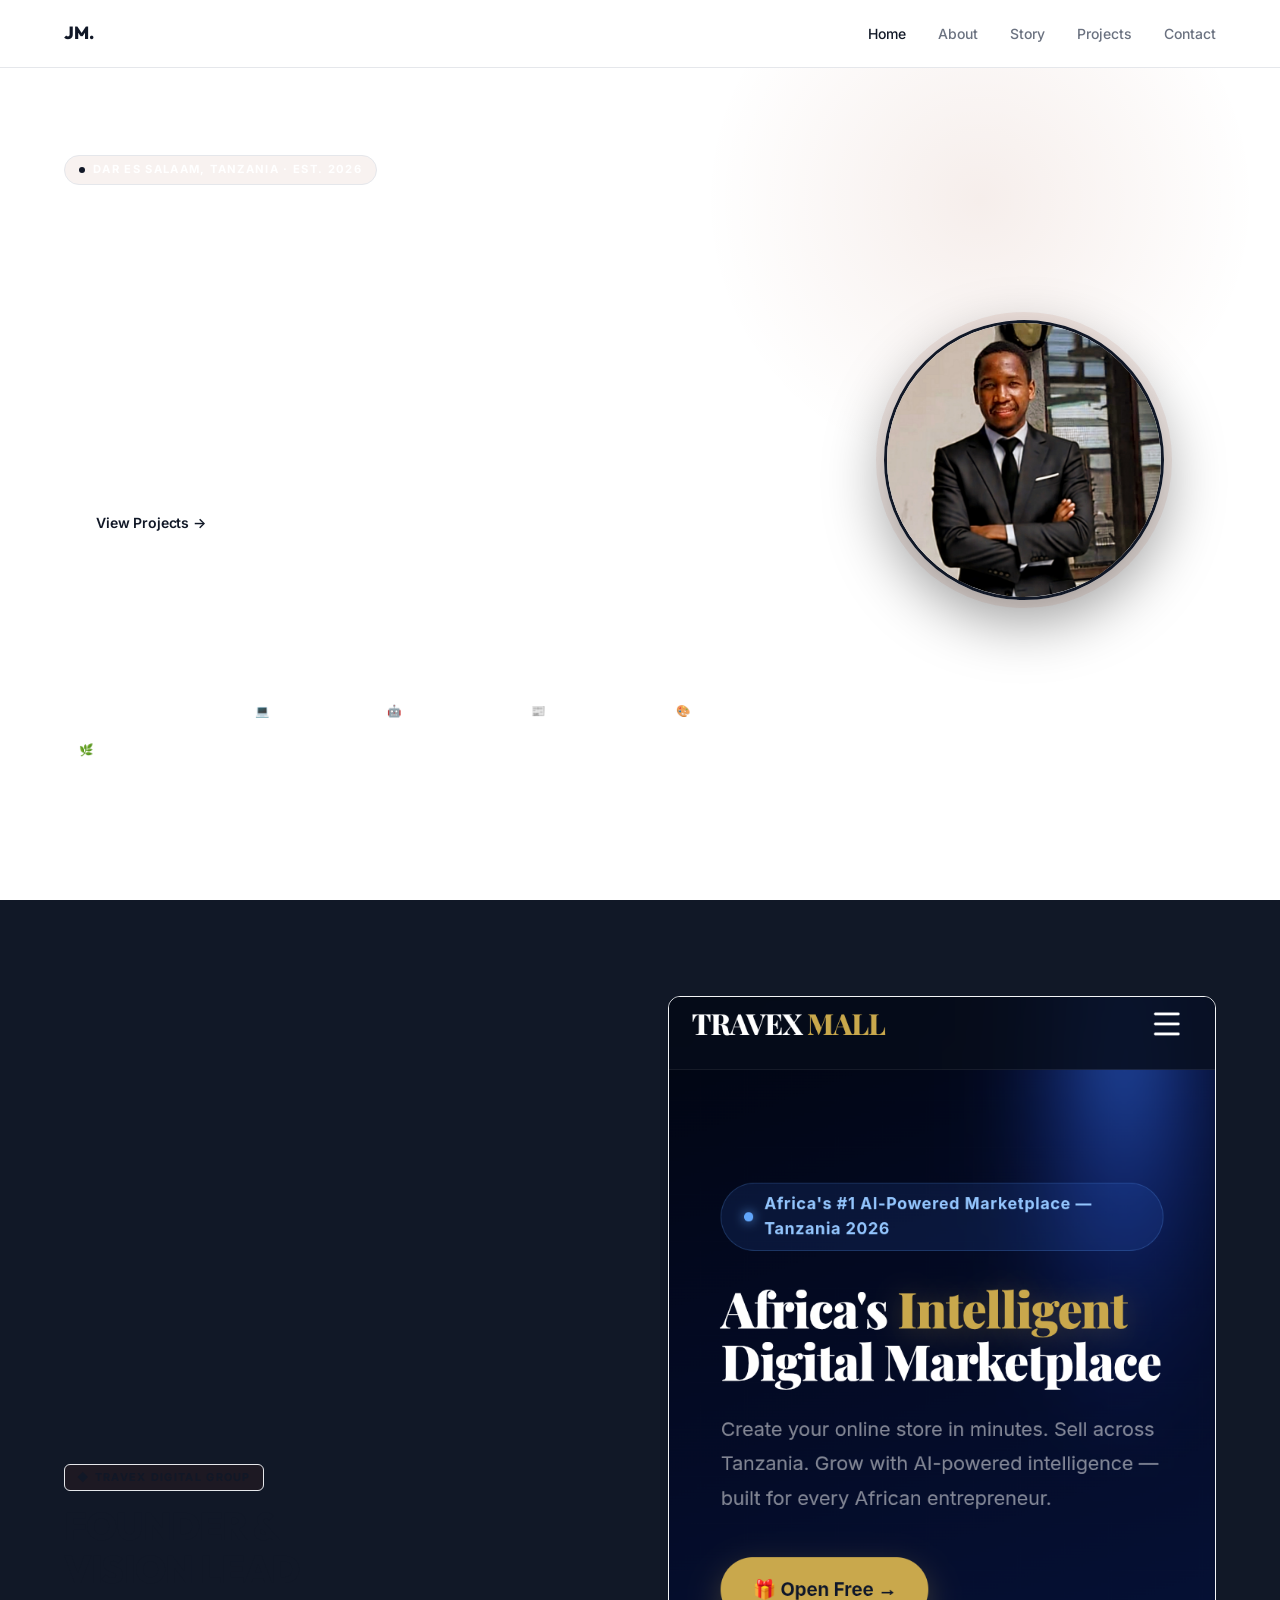
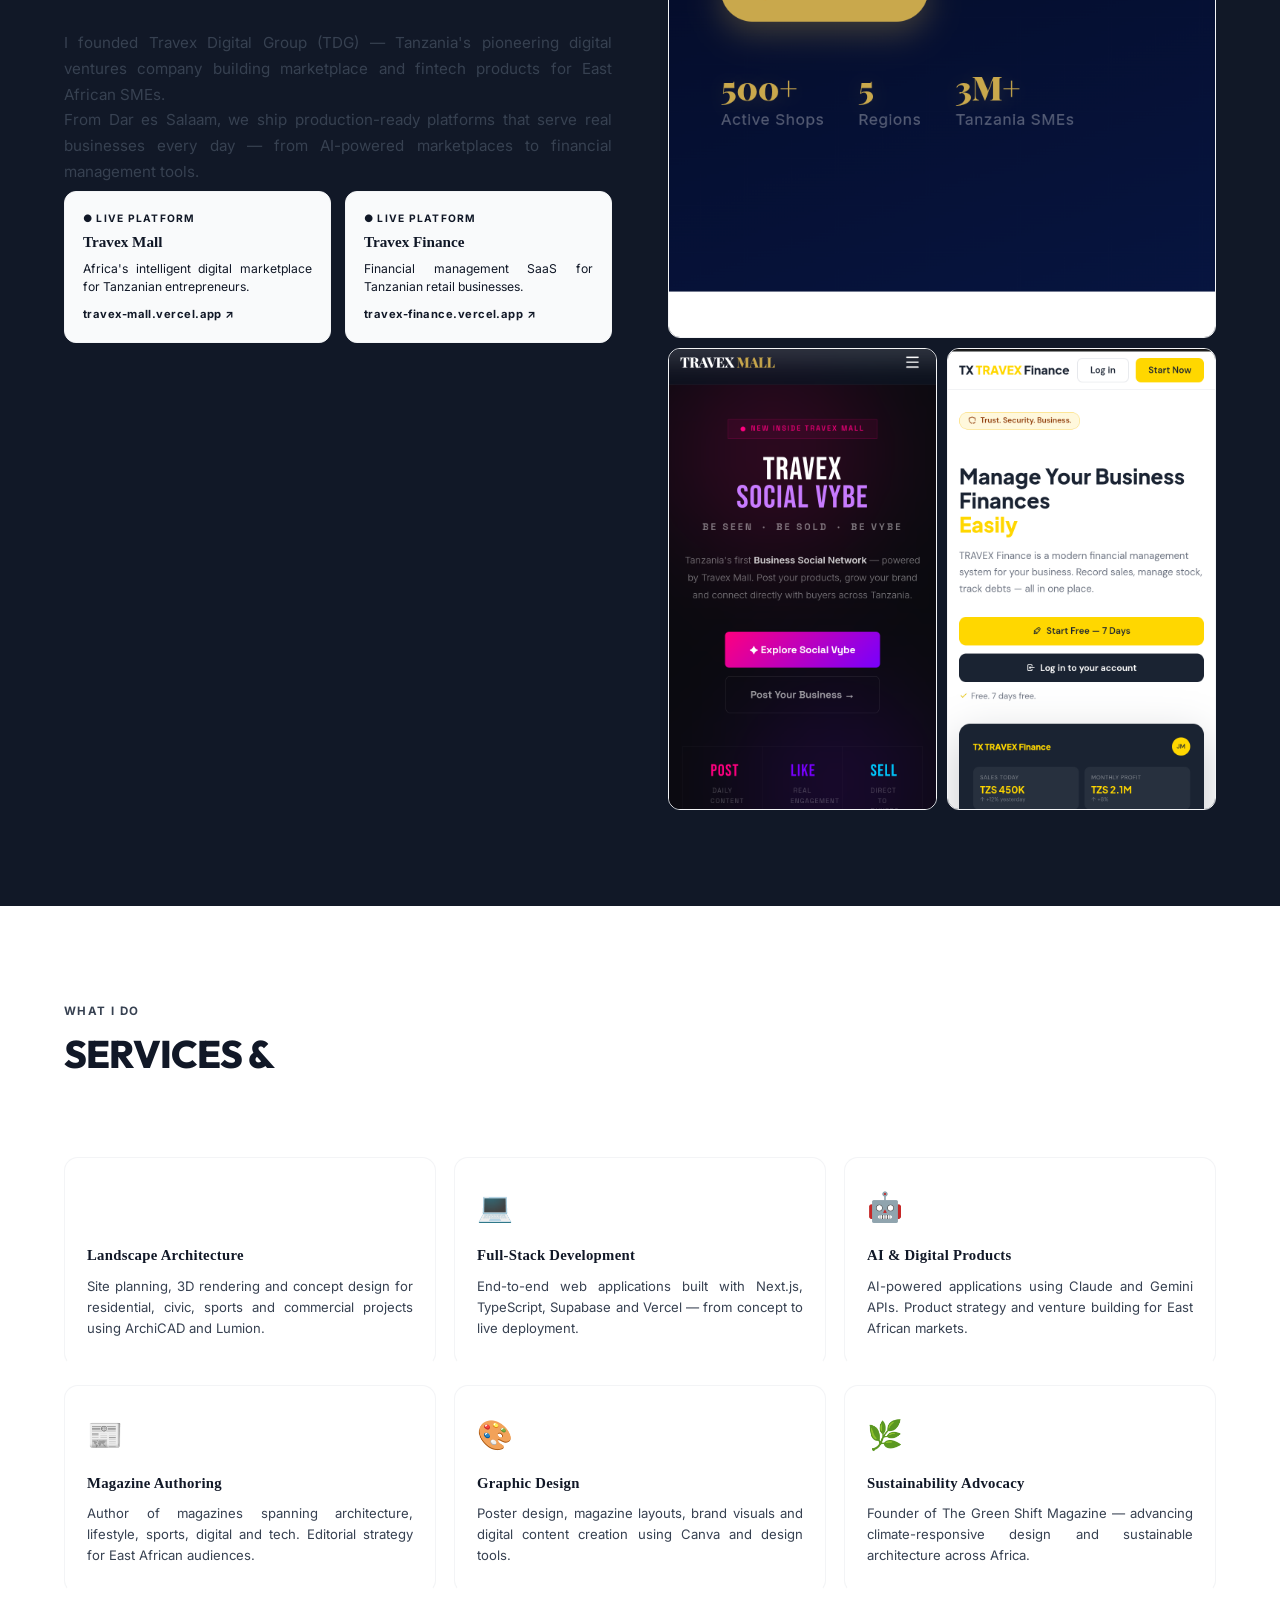
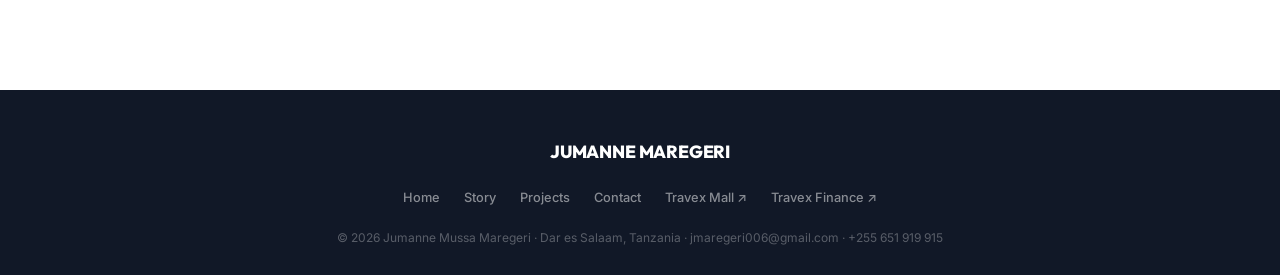
==== commit 58f956d1: "fix: services visibility, TDG text colors, remove conflicting overrides" ====
--- a/index.html
+++ b/index.html
@@ -142,9 +142,9 @@
   letter-spacing: 0.12em; text-transform: uppercase;
   color: var(--gold); margin-bottom: 14px;
 }
-.tdg-text h2 { margin-bottom: 16px; }
+.tdg-text h2 { margin-bottom: 16px; color: #FFFFFF !important; }
 .tdg-text p {
-  font-size: 0.94rem; color: var(--muted);
+  font-size: 0.94rem; color: rgba(255,255,255,0.75);
   line-height: 1.8; margin-bottom: 14px;
 }
 .tdg-cards { display: grid; grid-template-columns: 1fr 1fr; gap: 14px; margin-top: 6px; }
@@ -229,17 +229,18 @@
 #proj-hero *, #proj-hero h1, #proj-hero p { color: #FFFFFF !important; }
 #contact-hero *, #contact-hero h1, #contact-hero p { color: #FFFFFF !important; }
 
-#services *, #services h2, #services h3, #services h4,
-#services p, #services .label, #services .svc p { color: #FFFFFF !important; }
+/* #services has light background — dark text is correct */
+#services h2, #services h3 { color: var(--dark) !important; }
+#services p, #services .svc p, #services .label { color: var(--text2) !important; }
 
 footer *, footer p, footer h1, footer h2, footer h3,
 footer a, footer span { color: #FFFFFF !important; }
 .footer-links a { color: rgba(255,255,255,0.5) !important; }
 .footer-copy { color: rgba(255,255,255,0.3) !important; }
 
-/* TDG cards (Travex Mall, Finance) → BLACK text */
+/* TDG cards (Travex Mall, Finance) → dark text on light card */
 .tdg-card h4, .tdg-card p, .tdg-card-label,
-.tdg-card-link, .tdg-card span { color: #111111 !important; }
+.tdg-card-link, .tdg-card span { color: var(--dark) !important; }
 
 
 /* Hero — white text on dark bg */
@@ -248,7 +249,7 @@
 .hero-stats { border-top-color: rgba(255,255,255,0.1) !important; }
 .skill-pill { color: rgba(255,255,255,0.8) !important; background: rgba(255,255,255,0.08) !important; border-color: rgba(255,255,255,0.15) !important; }
 /* TDG cards — dark text on light bg */
-.tdg-card h4, .tdg-card p, .tdg-card-label, .tdg-card-link { color: #111827 !important; }
+.tdg-card h4, .tdg-card p, .tdg-card-label, .tdg-card-link { color: var(--dark) !important; }
 </style>
 </head>
 <body>
--- a/style.css
+++ b/style.css
@@ -25,6 +25,8 @@
   /* Keep for compatibility */
   --black:   #111827;
   --navy:    #1F2937;
+  --gray:    #6B7280;
+  --accent:  #C2410C;
 }
 
 *, *::before, *::after { box-sizing: border-box; margin: 0; padding: 0; }
@@ -97,7 +99,7 @@
 .btn-gold {
   display: inline-flex; align-items: center; gap: 8px;
   padding: 0.85rem 2rem;
-  background: var(--dark); color: #111827;
+  background: var(--dark); color: #FFFFFF;
   font-family: 'Inter', sans-serif;
   font-size: 0.875rem; font-weight: 600;
   letter-spacing: -0.01em;
@@ -189,7 +191,7 @@
 .footer-logo {
   font-family: 'Outfit', sans-serif;
   font-size: 1.1rem; font-weight: 800;
-  letter-spacing: -0.01em; color: #111827; margin-bottom: 6px;
+  letter-spacing: -0.01em; color: #FFFFFF; margin-bottom: 6px;
 }
 .footer-logo span { color: rgba(255,255,255,0.5); }
 .footer-links {
@@ -288,9 +290,9 @@
 
 /* TDG cards dark bg */
 .tdg-card, .tdg-card * { color: #FFFFFF; }
-.tdg-card { background: #1a1a2e; border-color: rgba(255,255,255,0.1); }
-.tdg-card h4 { color: #FFFFFF; }
-.tdg-card p { color: rgba(255,255,255,0.8); }
+.tdg-card { background: var(--card2); border-color: var(--border2); }
+.tdg-card h4 { color: var(--dark); }
+.tdg-card p { color: var(--text2); }
 .tdg-card-label, .tdg-card-link { color: #FBBF24; }
 
 /* Header bars in dark sections */
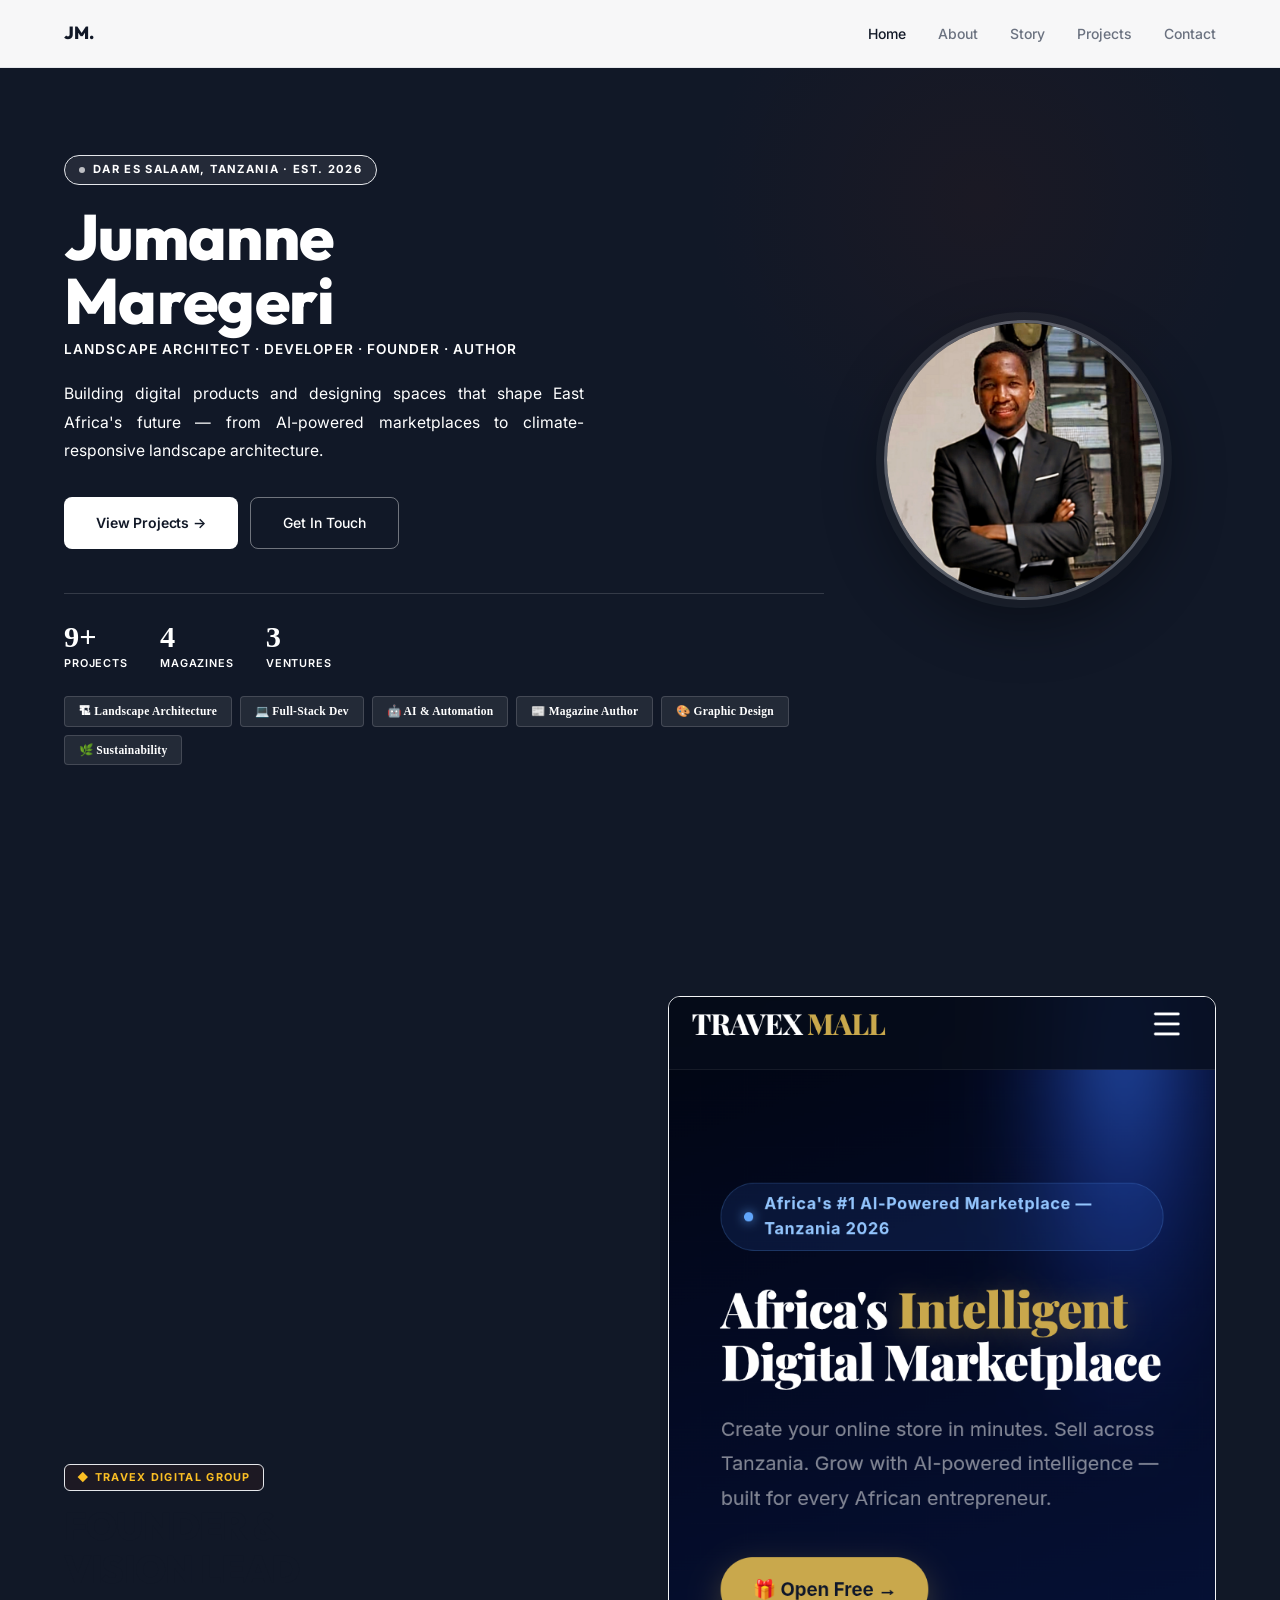
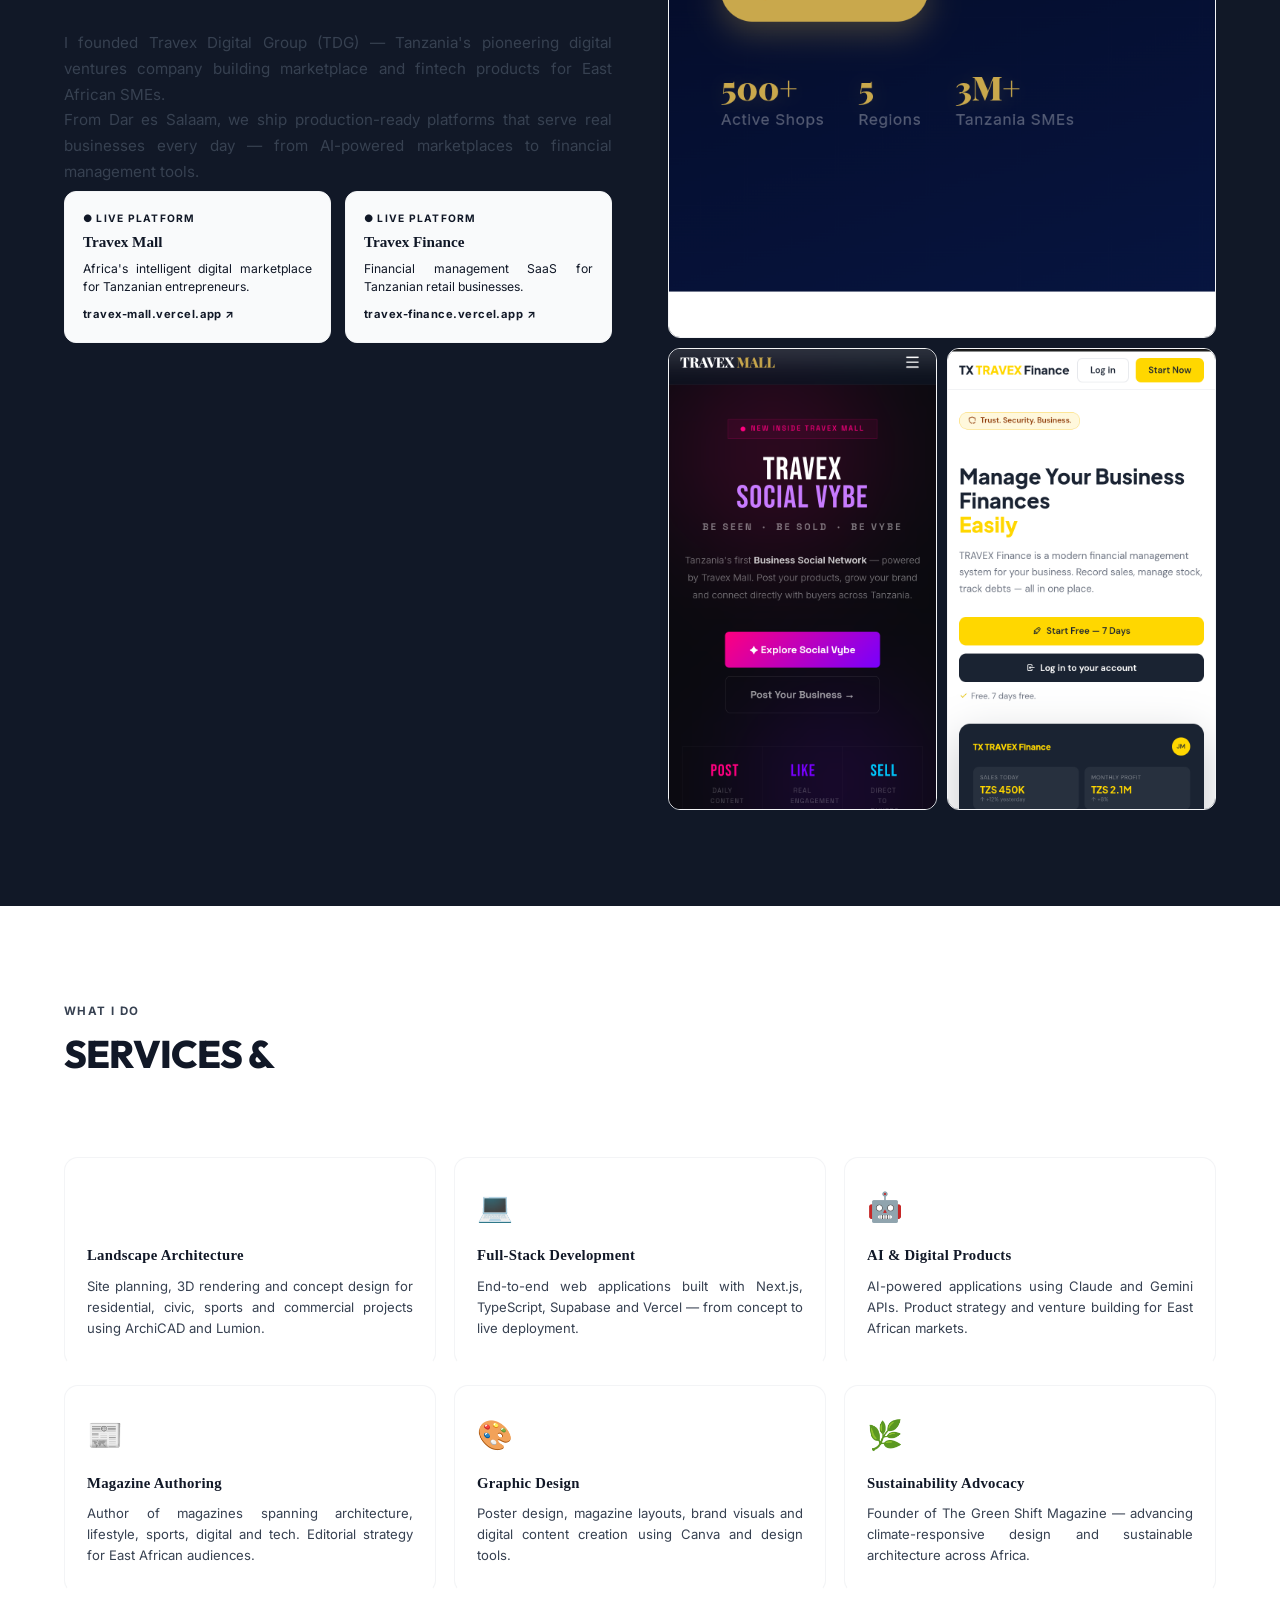
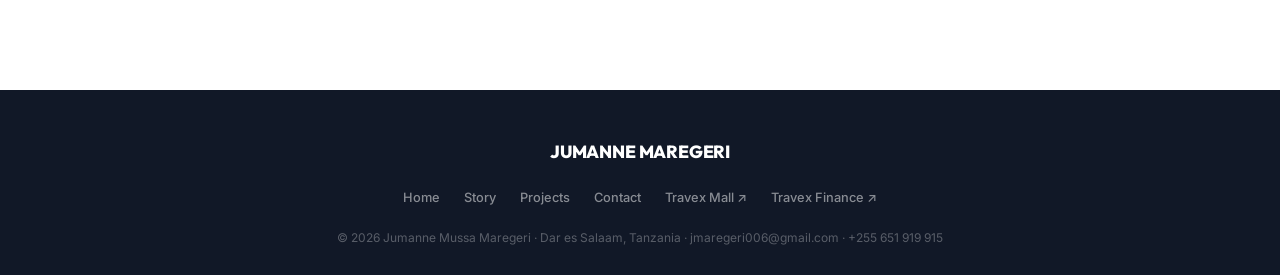
==== commit a0a64d59: "fix: ROOT CAUSE - add background to #hero, fix all dark-section color issues" ====
--- a/index.html
+++ b/index.html
@@ -56,6 +56,7 @@
   min-height: 100vh;
   display: flex; align-items: center;
   padding: 100px 5% 80px;
+  background: var(--dark);
   position: relative; overflow: hidden;
 }
 .hero-glow {
@@ -77,13 +78,13 @@
   padding: 5px 14px; border-radius: 20px;
   border: 1px solid var(--border);
   font-size: 0.7rem; font-weight: 700; letter-spacing: 0.12em;
-  text-transform: uppercase; color: var(--gold);
-  background: rgba(139,37,0,0.06);
+  text-transform: uppercase; color: rgba(255,255,255,0.8);
+  background: rgba(255,255,255,0.08);
   margin-bottom: 20px;
 }
 .hero-badge::before {
   content: ''; width: 6px; height: 6px; border-radius: 50%;
-  background: var(--gold); animation: blink 2s infinite;
+  background: rgba(255,255,255,0.7); animation: blink 2s infinite;
 }
 @keyframes blink { 0%,100%{opacity:1} 50%{opacity:0.2} }
 .hero-left h1 {
@@ -92,7 +93,7 @@
   color: var(--white); margin-bottom: 6px;
   letter-spacing: -0.01em;
 }
-.hero-left h1 span { color: var(--gold); }
+.hero-left h1 span { color: #FBBF24; }
 .hero-subtitle {
   font-size: 0.85rem; font-weight: 600; letter-spacing: 0.08em;
   text-transform: uppercase; color: var(--muted);
@@ -111,7 +112,7 @@
 .stat-n {
   font-family: 'Times New Roman', Times, serif;
   font-size: 1.9rem; font-weight: 800;
-  color: var(--gold); line-height: 1;
+  color: #FBBF24; line-height: 1;
 }
 .stat-l {
   font-size: 0.68rem; font-weight: 600; letter-spacing: 0.08em;
@@ -123,8 +124,8 @@
 .photo-circle {
   width: 280px; height: 280px; border-radius: 50%;
   overflow: hidden;
-  border: 3px solid var(--gold);
-  box-shadow: 0 0 0 8px rgba(139,37,0,0.08), 0 20px 60px rgba(0,0,0,0.4);
+  border: 3px solid rgba(255,255,255,0.3);
+  box-shadow: 0 0 0 8px rgba(255,255,255,0.05), 0 20px 60px rgba(0,0,0,0.4);
   flex-shrink: 0;
 }
 .photo-circle img { width: 100%; height: 100%; object-fit: cover; object-position: center top; }
@@ -140,7 +141,7 @@
   background: rgba(139,37,0,0.1); border: 1px solid var(--border);
   border-radius: 6px; font-size: 0.68rem; font-weight: 700;
   letter-spacing: 0.12em; text-transform: uppercase;
-  color: var(--gold); margin-bottom: 14px;
+  color: #FBBF24; margin-bottom: 14px;
 }
 .tdg-text h2 { margin-bottom: 16px; color: #FFFFFF !important; }
 .tdg-text p {
@@ -157,13 +158,13 @@
 .tdg-card:hover { border-color: var(--gold); transform: translateY(-2px); }
 .tdg-card-label {
   font-size: 0.64rem; font-weight: 700; letter-spacing: 0.12em;
-  text-transform: uppercase; color: var(--gold); margin-bottom: 4px;
+  text-transform: uppercase; color: #C2410C; margin-bottom: 4px;
 }
 .tdg-card h4 {
   font-family: 'Times New Roman', Times, serif; font-size: 0.95rem; font-weight: 700;
-  color: #FFFFFF; margin-bottom: 5px;
-}
-.tdg-card p { font-size: 0.76rem; color: rgba(255,255,255,0.75); line-height: 1.5; margin-bottom: 10px; }
+  color: var(--dark); margin-bottom: 5px;
+}
+.tdg-card p { font-size: 0.76rem; color: var(--text2); line-height: 1.5; margin-bottom: 10px; }
 .tdg-card-link { font-size: 0.7rem; font-weight: 700; color: var(--gold); letter-spacing: 0.04em; }
 
 /* screens */
@@ -186,7 +187,7 @@
 .svc-icon { font-size: 1.8rem; margin-bottom: 14px; }
 .svc h3 {
   font-family: 'Times New Roman', Times, serif; font-size: 0.92rem; font-weight: 700;
-  color: var(--white); margin-bottom: 8px; letter-spacing: 0.02em;
+  color: var(--dark); margin-bottom: 8px; letter-spacing: 0.02em;
 }
 .svc p { font-size: 0.82rem; color: var(--muted); line-height: 1.6; }
 
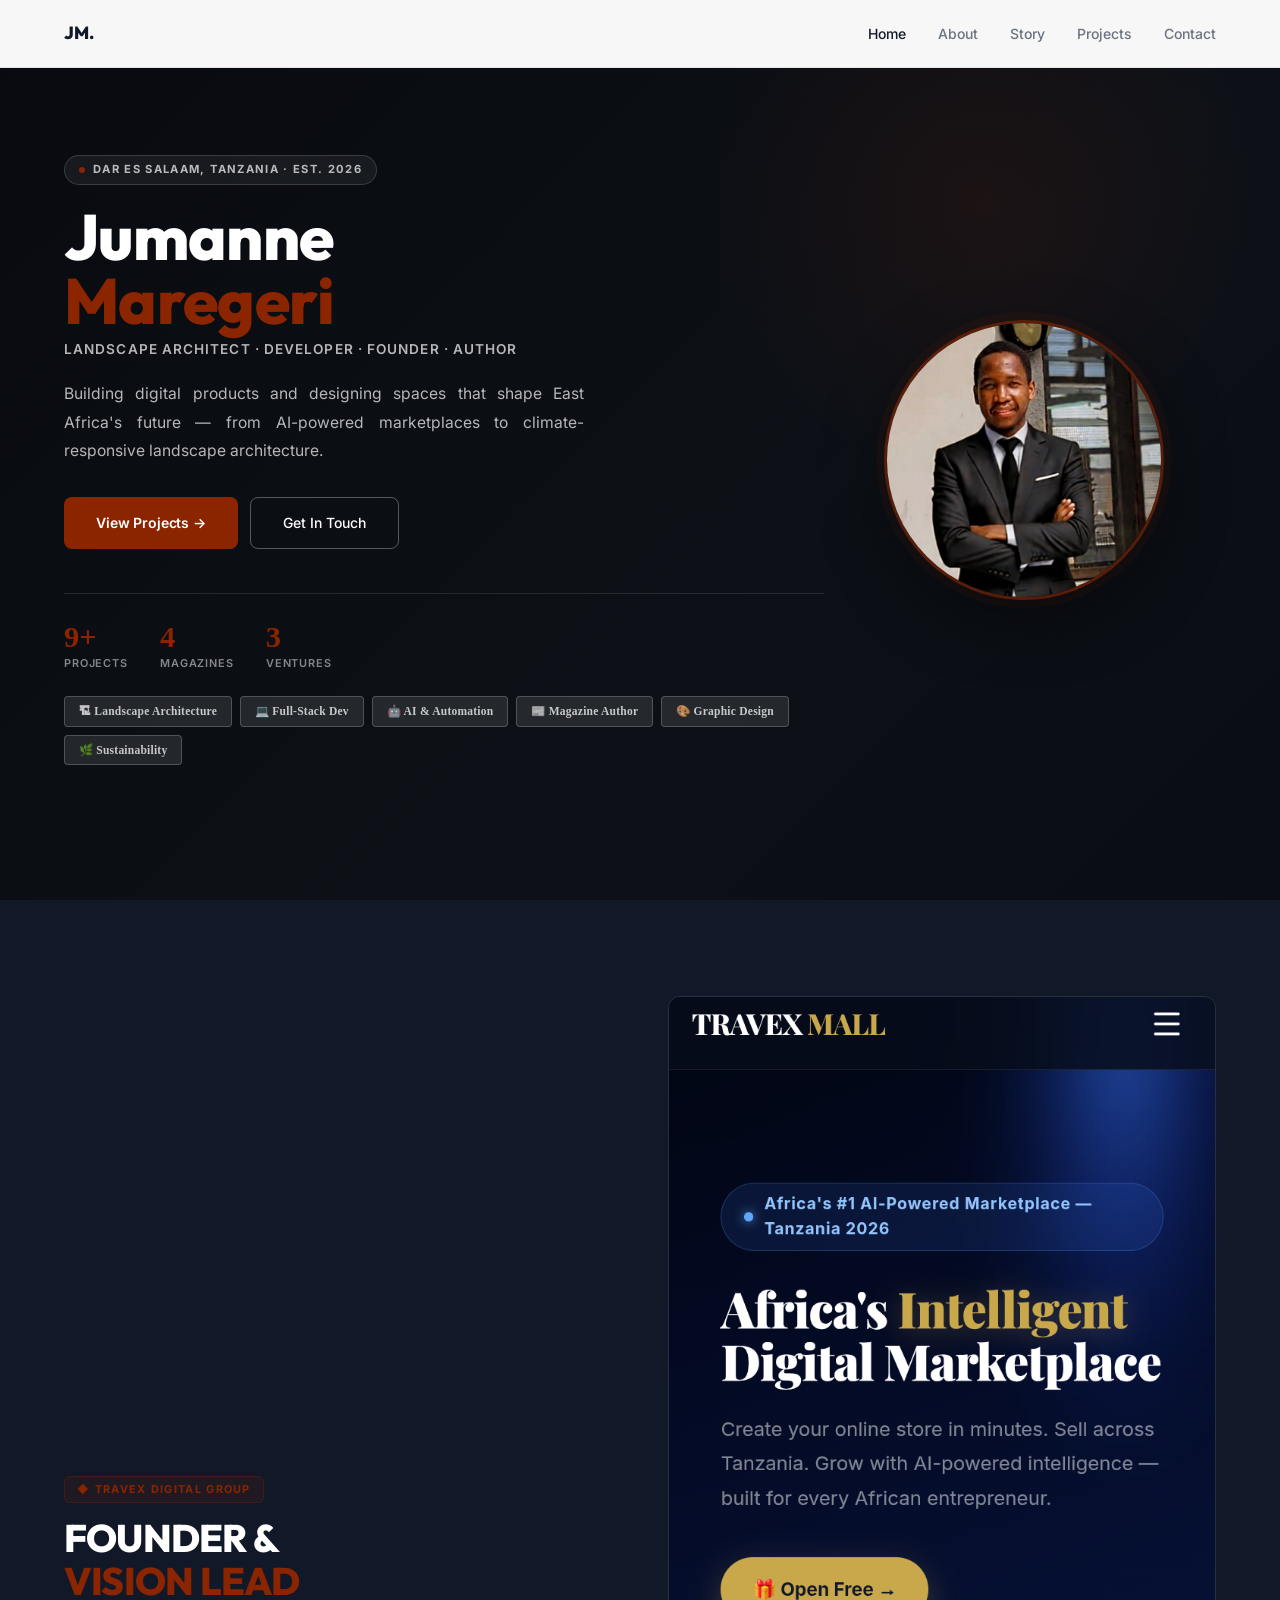
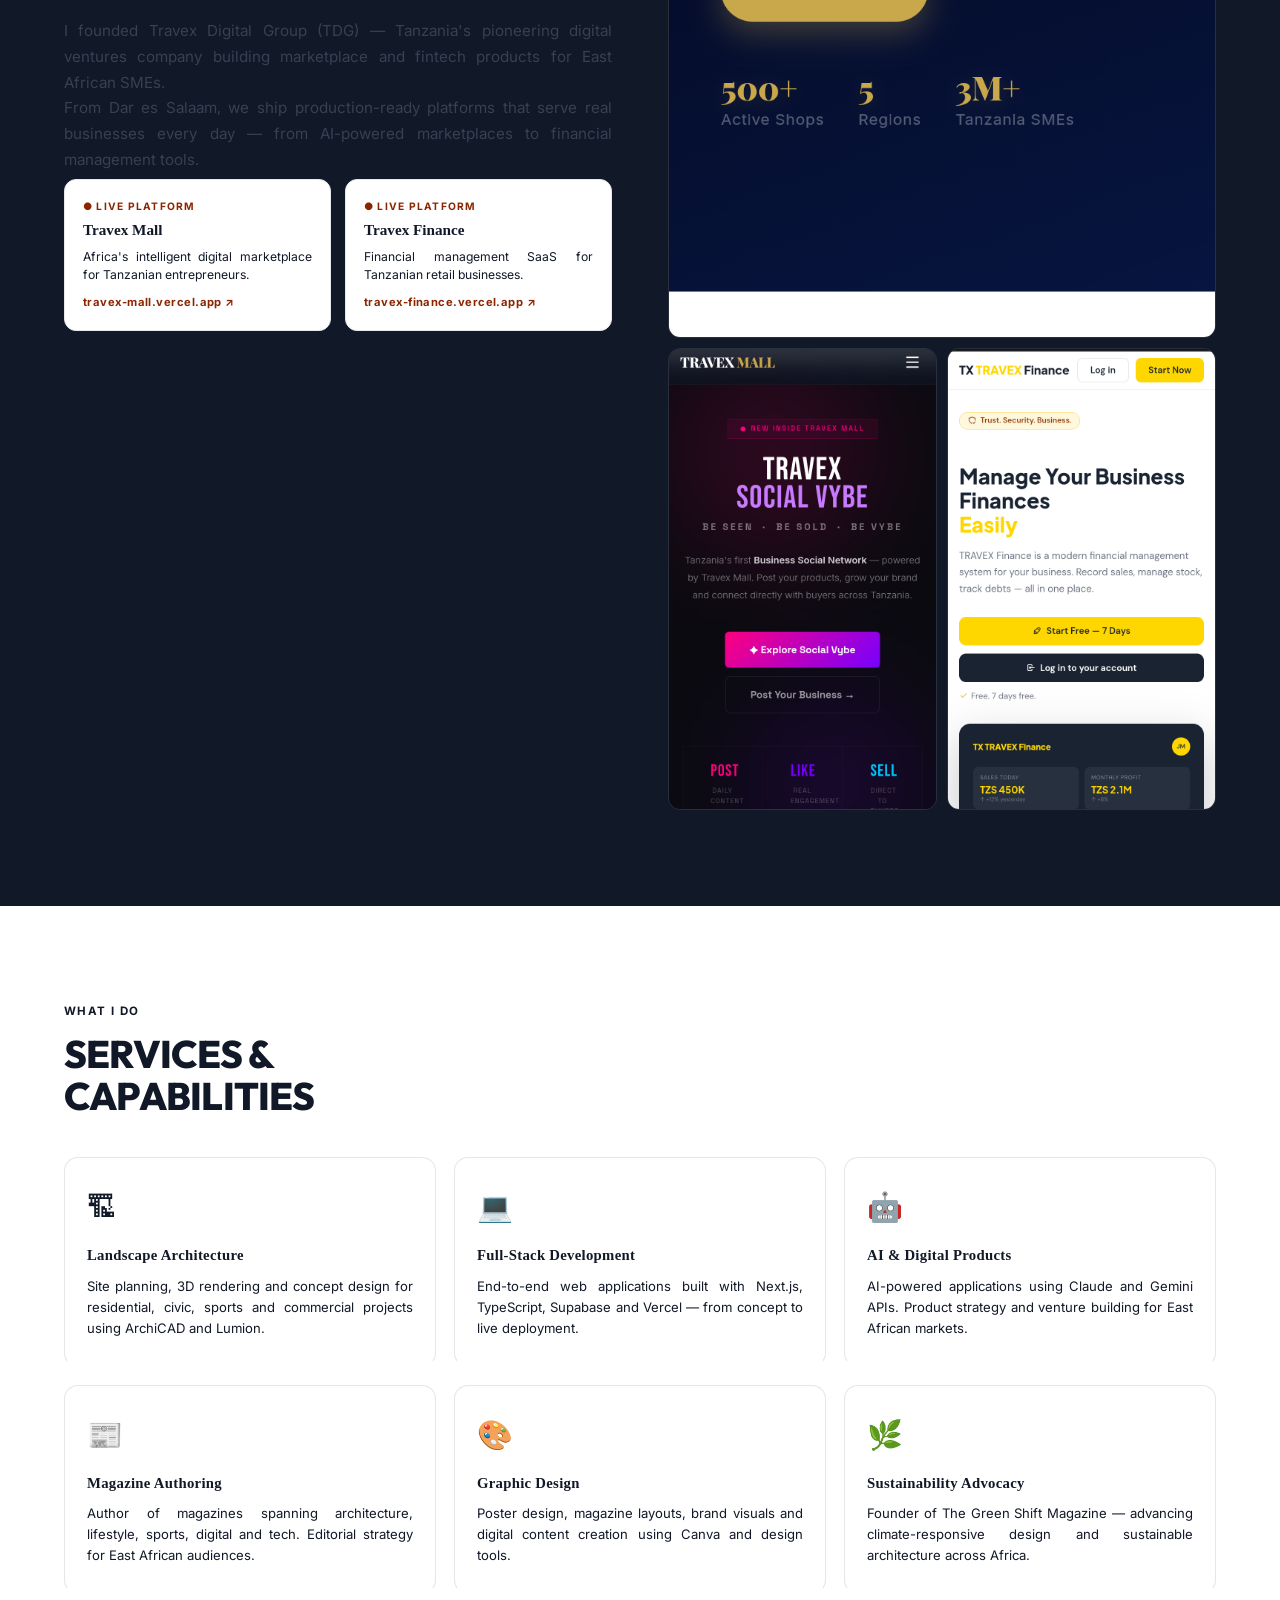
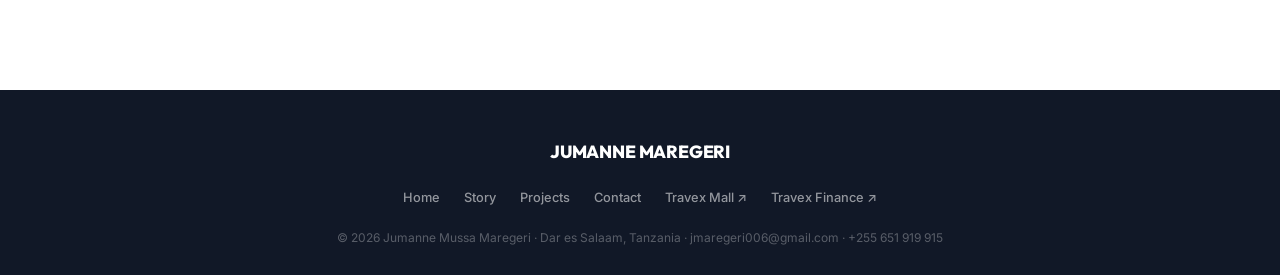
==== commit 86a2278b: "redesign: hero dark navy bg, all sections light bg with black text" ====
--- a/index.html
+++ b/index.html
@@ -51,150 +51,172 @@
   </script>
 <link rel="stylesheet" href="style.css"/>
 <style>
-/* ── HERO ── */
+/* ══════════════════════════════════════════
+   HERO — dark navy background "ya zamani"
+   All text WHITE on dark background
+══════════════════════════════════════════ */
 #hero {
   min-height: 100vh;
   display: flex; align-items: center;
   padding: 100px 5% 80px;
-  background: var(--dark);
+  background: linear-gradient(135deg, #080A0F 0%, #0d1117 60%, #0a0d14 100%);
   position: relative; overflow: hidden;
 }
 .hero-glow {
-  position: absolute;
-  top: -100px; right: 0;
+  position: absolute; top: -100px; right: 0;
   width: 600px; height: 600px;
-  background: radial-gradient(circle, rgba(139,37,0,0.08) 0%, transparent 65%);
+  background: radial-gradient(circle, rgba(139,37,0,0.12) 0%, transparent 65%);
   pointer-events: none;
 }
 .hero-inner {
-  display: grid;
-  grid-template-columns: 1fr auto;
+  display: grid; grid-template-columns: 1fr auto;
   gap: 60px; align-items: center;
   width: 100%; max-width: 1100px;
   position: relative; z-index: 1;
 }
+
+/* hero badge */
 .hero-badge {
   display: inline-flex; align-items: center; gap: 8px;
   padding: 5px 14px; border-radius: 20px;
-  border: 1px solid var(--border);
+  border: 1px solid rgba(255,255,255,0.15);
   font-size: 0.7rem; font-weight: 700; letter-spacing: 0.12em;
-  text-transform: uppercase; color: rgba(255,255,255,0.8);
-  background: rgba(255,255,255,0.08);
+  text-transform: uppercase; color: rgba(255,255,255,0.75);
+  background: rgba(255,255,255,0.06);
   margin-bottom: 20px;
 }
 .hero-badge::before {
   content: ''; width: 6px; height: 6px; border-radius: 50%;
-  background: rgba(255,255,255,0.7); animation: blink 2s infinite;
-}
-@keyframes blink { 0%,100%{opacity:1} 50%{opacity:0.2} }
+  background: #8B2500; animation: blink 2s infinite;
+}
+@keyframes blink { 0%,100%{opacity:1} 50%{opacity:0.3} }
+
+/* hero headings — all white */
 .hero-left h1 {
   font-size: clamp(2.8rem, 5vw, 5rem);
   font-weight: 800; line-height: 1.0;
-  color: var(--white); margin-bottom: 6px;
+  color: #FFFFFF; margin-bottom: 6px;
   letter-spacing: -0.01em;
 }
-.hero-left h1 span { color: #FBBF24; }
+.hero-left h1 span { color: #8B2500; }
 .hero-subtitle {
   font-size: 0.85rem; font-weight: 600; letter-spacing: 0.08em;
-  text-transform: uppercase; color: var(--muted);
+  text-transform: uppercase; color: rgba(255,255,255,0.55);
   margin-bottom: 20px;
 }
 .hero-desc {
-  font-size: 0.98rem; color: var(--muted);
+  font-size: 0.98rem; color: rgba(255,255,255,0.65);
   line-height: 1.8; max-width: 520px; margin-bottom: 32px;
 }
+
+/* hero buttons */
 .hero-btns { display: flex; gap: 12px; flex-wrap: wrap; margin-bottom: 44px; }
+#hero .btn-gold  { background: #8B2500; color: #FFFFFF; border: none; }
+#hero .btn-gold:hover { background: #6b1c00; }
+#hero .btn-outline { border-color: rgba(255,255,255,0.3); color: #FFFFFF; background: transparent; }
+#hero .btn-outline:hover { border-color: rgba(255,255,255,0.7); }
+
+/* hero stats */
 .hero-stats {
   display: flex; gap: 32px;
   padding-top: 28px;
-  border-top: 1px solid var(--border2);
+  border-top: 1px solid rgba(255,255,255,0.1);
 }
 .stat-n {
   font-family: 'Times New Roman', Times, serif;
   font-size: 1.9rem; font-weight: 800;
-  color: #FBBF24; line-height: 1;
+  color: #8B2500; line-height: 1;
 }
 .stat-l {
   font-size: 0.68rem; font-weight: 600; letter-spacing: 0.08em;
-  text-transform: uppercase; color: var(--muted); margin-top: 3px;
-}
-
-/* PHOTO CIRCLE */
+  text-transform: uppercase; color: rgba(255,255,255,0.5); margin-top: 3px;
+}
+
+/* skill pills on dark bg */
+.hero-skills { display: flex; flex-wrap: wrap; gap: 8px; margin-top: 24px; }
+.skill-pill {
+  padding: 5px 14px;
+  background: rgba(255,255,255,0.07);
+  border: 1px solid rgba(255,255,255,0.15);
+  border-radius: 4px;
+  font-size: 0.72rem; font-weight: 600;
+  color: rgba(255,255,255,0.75);
+  font-family: Georgia, serif;
+  letter-spacing: 0.02em;
+}
+
+/* photo circle */
 .hero-photo-side { display: flex; align-items: center; justify-content: center; }
 .photo-circle {
   width: 280px; height: 280px; border-radius: 50%;
   overflow: hidden;
-  border: 3px solid rgba(255,255,255,0.3);
-  box-shadow: 0 0 0 8px rgba(255,255,255,0.05), 0 20px 60px rgba(0,0,0,0.4);
+  border: 3px solid rgba(139,37,0,0.6);
+  box-shadow: 0 0 0 8px rgba(139,37,0,0.08), 0 20px 60px rgba(0,0,0,0.5);
   flex-shrink: 0;
 }
 .photo-circle img { width: 100%; height: 100%; object-fit: cover; object-position: center top; }
 
-/* ── TDG SECTION ── */
-#tdg { background: var(--dark); }
-.tdg-wrap {
-  display: grid; grid-template-columns: 1fr 1fr;
-  gap: 56px; align-items: center;
-}
+/* ══════════════════════════════════════════
+   TDG SECTION — dark bg, white text
+══════════════════════════════════════════ */
+#tdg { background: #111827; }
+.tdg-wrap { display: grid; grid-template-columns: 1fr 1fr; gap: 56px; align-items: center; }
 .tdg-eyebrow {
   display: inline-block; padding: 4px 12px;
-  background: rgba(139,37,0,0.1); border: 1px solid var(--border);
+  background: rgba(139,37,0,0.12); border: 1px solid rgba(139,37,0,0.3);
   border-radius: 6px; font-size: 0.68rem; font-weight: 700;
   letter-spacing: 0.12em; text-transform: uppercase;
-  color: #FBBF24; margin-bottom: 14px;
-}
-.tdg-text h2 { margin-bottom: 16px; color: #FFFFFF !important; }
-.tdg-text p {
-  font-size: 0.94rem; color: rgba(255,255,255,0.75);
-  line-height: 1.8; margin-bottom: 14px;
-}
+  color: #8B2500; margin-bottom: 14px;
+}
+#tdg h2 { color: #FFFFFF; margin-bottom: 16px; }
+#tdg h2 span { color: #8B2500; }
+.tdg-text p { font-size: 0.94rem; color: rgba(255,255,255,0.7); line-height: 1.8; margin-bottom: 14px; }
+
+/* TDG cards — LIGHT background, BLACK text */
 .tdg-cards { display: grid; grid-template-columns: 1fr 1fr; gap: 14px; margin-top: 6px; }
 .tdg-card {
   display: block; padding: 18px;
-  background: var(--card2); border: 1px solid var(--border2);
+  background: #FFFFFF; border: 1px solid #E5E7EB;
   border-radius: 12px; text-decoration: none;
   transition: all 0.2s;
 }
-.tdg-card:hover { border-color: var(--gold); transform: translateY(-2px); }
-.tdg-card-label {
-  font-size: 0.64rem; font-weight: 700; letter-spacing: 0.12em;
-  text-transform: uppercase; color: #C2410C; margin-bottom: 4px;
-}
-.tdg-card h4 {
-  font-family: 'Times New Roman', Times, serif; font-size: 0.95rem; font-weight: 700;
-  color: var(--dark); margin-bottom: 5px;
-}
-.tdg-card p { font-size: 0.76rem; color: var(--text2); line-height: 1.5; margin-bottom: 10px; }
-.tdg-card-link { font-size: 0.7rem; font-weight: 700; color: var(--gold); letter-spacing: 0.04em; }
-
-/* screens */
+.tdg-card:hover { border-color: #8B2500; transform: translateY(-2px); }
+.tdg-card-label { font-size: 0.64rem; font-weight: 700; letter-spacing: 0.12em; text-transform: uppercase; color: #8B2500; margin-bottom: 4px; }
+.tdg-card h4 { font-family: 'Times New Roman', Times, serif; font-size: 0.95rem; font-weight: 700; color: #111827; margin-bottom: 5px; }
+.tdg-card p  { font-size: 0.76rem; color: #374151; line-height: 1.5; margin-bottom: 10px; }
+.tdg-card-link { font-size: 0.7rem; font-weight: 700; color: #8B2500; letter-spacing: 0.04em; }
+
+/* tdg screens */
 .tdg-screens { display: grid; grid-template-columns: 1fr 1fr; gap: 10px; }
-.screen { border-radius: 12px; overflow: hidden; border: 1px solid var(--border2); transition: border-color 0.2s; }
-.screen:hover { border-color: var(--border); }
+.screen { border-radius: 12px; overflow: hidden; border: 1px solid rgba(255,255,255,0.1); transition: border-color 0.2s; }
+.screen:hover { border-color: rgba(255,255,255,0.25); }
 .screen img { width: 100%; display: block; object-fit: cover; }
 .screen.full { grid-column: 1 / -1; }
 
-/* ── SERVICES ── */
-#services { background: var(--bg); }
+/* ══════════════════════════════════════════
+   SERVICES — LIGHT bg, BLACK text
+══════════════════════════════════════════ */
+#services { background: #FFFFFF; }
+#services h2, #services .label { color: #111827; }
+#services h2 span { color: #8B2500; }
 .services-grid { display: grid; grid-template-columns: repeat(3,1fr); gap: 18px; }
 .svc {
   padding: 26px 22px;
-  background: var(--card); border: 1px solid var(--border2);
+  background: #FFFFFF; border: 1px solid #E5E7EB;
   border-radius: 14px; transition: all 0.25s;
   border-bottom: 2px solid transparent;
 }
-.svc:hover { border-bottom-color: var(--gold); border-color: var(--border); }
+.svc:hover { border-bottom-color: #8B2500; border-color: #D1D5DB; }
 .svc-icon { font-size: 1.8rem; margin-bottom: 14px; }
-.svc h3 {
-  font-family: 'Times New Roman', Times, serif; font-size: 0.92rem; font-weight: 700;
-  color: var(--dark); margin-bottom: 8px; letter-spacing: 0.02em;
-}
-.svc p { font-size: 0.82rem; color: var(--muted); line-height: 1.6; }
-
+.svc h3 { font-family: 'Times New Roman', Times, serif; font-size: 0.92rem; font-weight: 700; color: #111827; margin-bottom: 8px; letter-spacing: 0.02em; }
+.svc p   { font-size: 0.82rem; color: #374151; line-height: 1.6; }
+
+/* ══════════════════════════════════════════
+   RESPONSIVE
+══════════════════════════════════════════ */
 @media (max-width: 900px) {
   .hero-inner { grid-template-columns: 1fr; gap: 36px; }
   .hero-photo-side { order: -1; }
-  .hero-photo-wrap { width: 280px; }
   .tdg-wrap { grid-template-columns: 1fr; gap: 36px; }
   .services-grid { grid-template-columns: 1fr 1fr; }
 }
@@ -204,53 +226,37 @@
   .tdg-cards { grid-template-columns: 1fr; }
 }
 
-.hero-skills {
-  display: flex; flex-wrap: wrap; gap: 8px;
-  margin-top: 24px;
-}
-.skill-pill {
-  padding: 5px 14px;
-  background: rgba(139,37,0,0.12);
-  border: 1px solid rgba(139,37,0,0.3);
-  border-radius: 4px;
-  font-size: 0.72rem; font-weight: 600;
-  color: rgba(255,255,255,0.7);
-  font-family: Georgia, serif;
-  letter-spacing: 0.02em;
-}
-
-/* ── TEXT FIX: dark bg sections → white text ── */
-#hero, #hero p, #hero h1, #hero h2, #hero h3, #hero span,
-#hero .hero-subtitle, #hero .hero-desc, #hero .hero-badge,
-#hero .stat-l, #hero .label, #hero .skill-pill { color: #FFFFFF !important; }
-#hero h1 span, #hero .stat-n { color: #FFFFFF !important; }
-#hero .hero-stats { border-color: rgba(255,255,255,0.15) !important; }
-
-#story-hero *, #story-hero h1, #story-hero p { color: #FFFFFF !important; }
-#proj-hero *, #proj-hero h1, #proj-hero p { color: #FFFFFF !important; }
-#contact-hero *, #contact-hero h1, #contact-hero p { color: #FFFFFF !important; }
-
-/* #services has light background — dark text is correct */
-#services h2, #services h3 { color: var(--dark) !important; }
-#services p, #services .svc p, #services .label { color: var(--text2) !important; }
-
-footer *, footer p, footer h1, footer h2, footer h3,
-footer a, footer span { color: #FFFFFF !important; }
-.footer-links a { color: rgba(255,255,255,0.5) !important; }
-.footer-copy { color: rgba(255,255,255,0.3) !important; }
-
-/* TDG cards (Travex Mall, Finance) → dark text on light card */
-.tdg-card h4, .tdg-card p, .tdg-card-label,
-.tdg-card-link, .tdg-card span { color: var(--dark) !important; }
-
-
-/* Hero — white text on dark bg */
-.hero-badge, .hero-subtitle, .hero-desc, .stat-l { color: rgba(255,255,255,0.75) !important; }
-.hero-left h1, .hero-left h1 span, .stat-n { color: #FFFFFF !important; }
-.hero-stats { border-top-color: rgba(255,255,255,0.1) !important; }
-.skill-pill { color: rgba(255,255,255,0.8) !important; background: rgba(255,255,255,0.08) !important; border-color: rgba(255,255,255,0.15) !important; }
-/* TDG cards — dark text on light bg */
-.tdg-card h4, .tdg-card p, .tdg-card-label, .tdg-card-link { color: var(--dark) !important; }
+/* ══════════════════════════════════════════
+   OVERRIDES — ensure no colour conflicts
+══════════════════════════════════════════ */
+/* hero: everything white */
+#hero, #hero h1, #hero h2, #hero h3, #hero p,
+#hero .hero-subtitle, #hero .hero-desc, #hero .label { color: #FFFFFF; }
+#hero h1 span { color: #8B2500 !important; }
+#hero .stat-n  { color: #8B2500 !important; }
+#hero .stat-l  { color: rgba(255,255,255,0.5) !important; }
+#hero .hero-badge, #hero .hero-desc, #hero .hero-subtitle { color: rgba(255,255,255,0.7) !important; }
+#hero .skill-pill { color: rgba(255,255,255,0.75) !important; }
+#hero .hero-stats { border-color: rgba(255,255,255,0.1) !important; }
+
+/* services: everything black */
+#services *, #services h2, #services h3, #services p, #services .label { color: #111827 !important; }
+.svc p { color: #374151 !important; }
+
+/* tdg section heading */
+#tdg h2 { color: #FFFFFF !important; }
+#tdg h2 span { color: #8B2500 !important; }
+#tdg .label { color: rgba(255,255,255,0.5) !important; }
+.tdg-text p { color: rgba(255,255,255,0.7) !important; }
+
+/* tdg cards — black text on white */
+.tdg-card, .tdg-card * { color: #111827 !important; }
+.tdg-card-label, .tdg-card-link { color: #8B2500 !important; }
+
+/* footer */
+footer, footer *, footer a { color: #FFFFFF !important; }
+.footer-links a { color: rgba(255,255,255,0.55) !important; }
+.footer-copy   { color: rgba(255,255,255,0.3) !important; }
 </style>
 </head>
 <body>
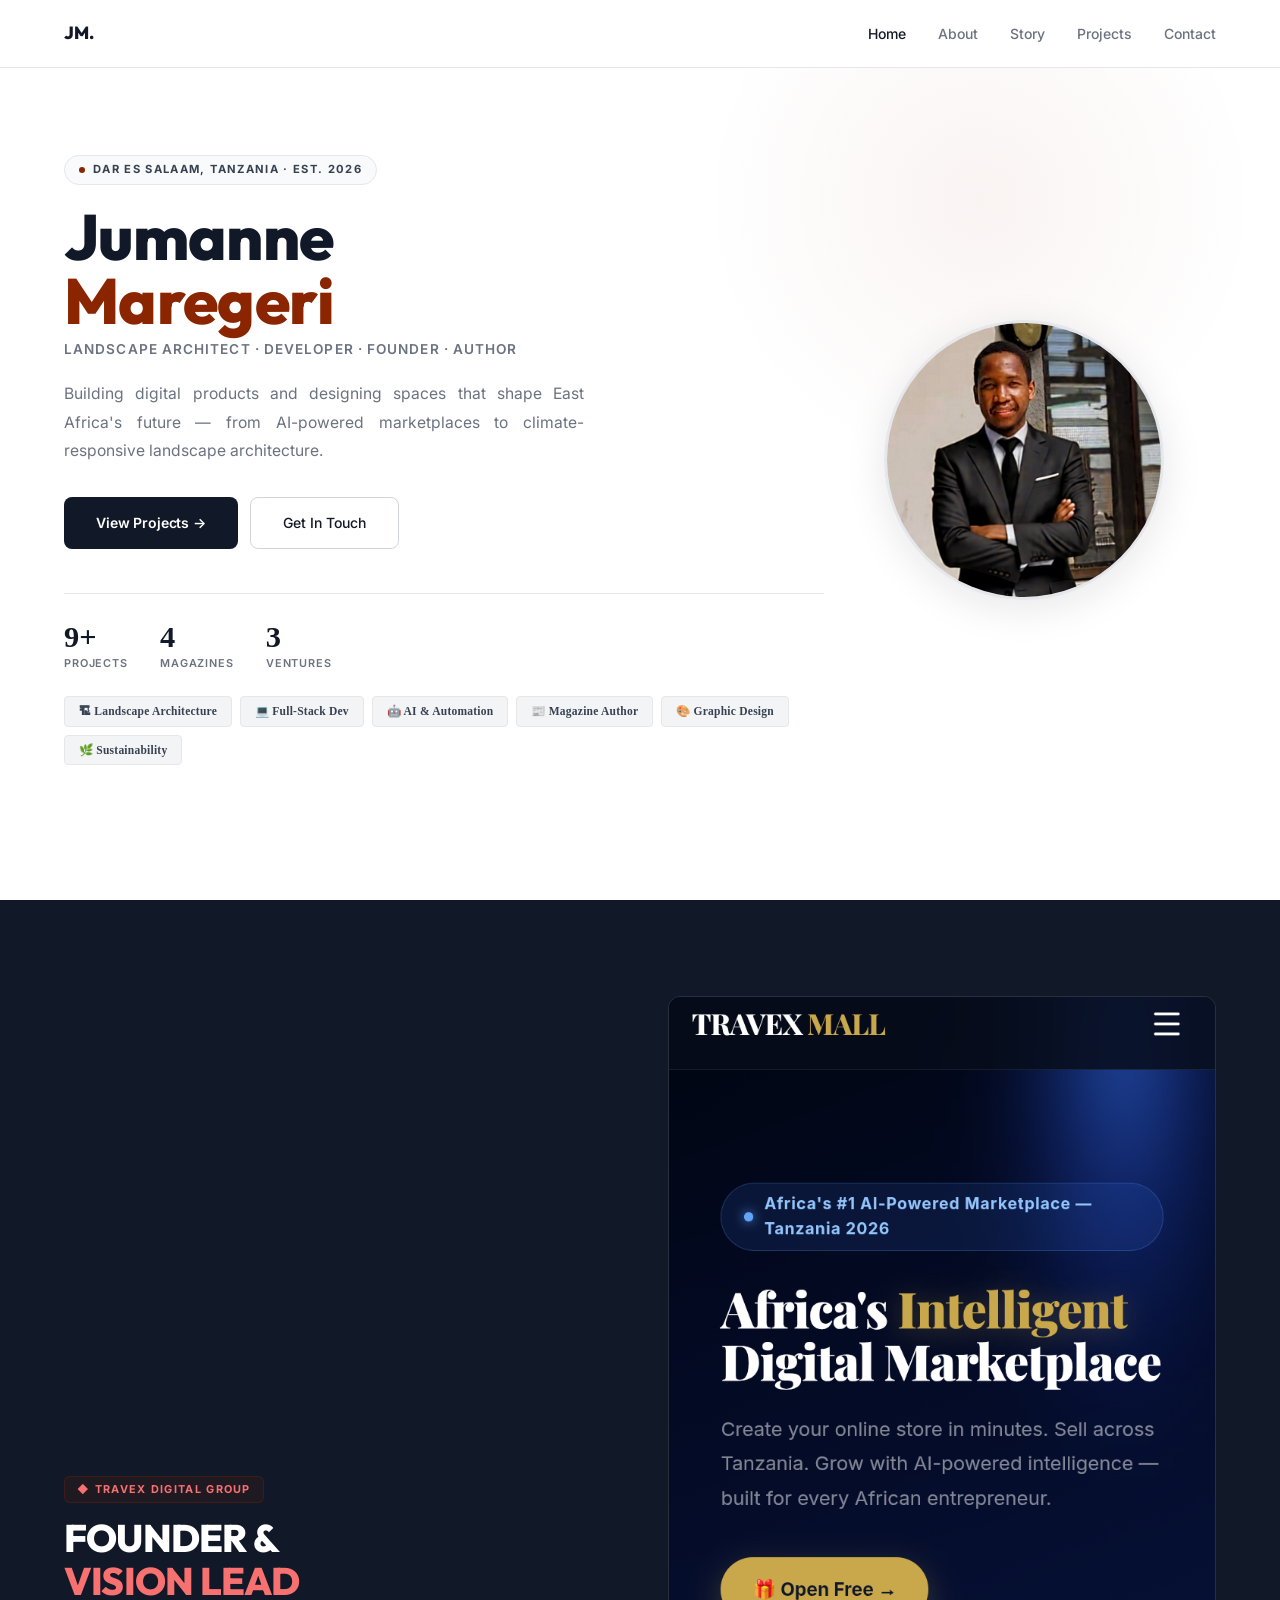
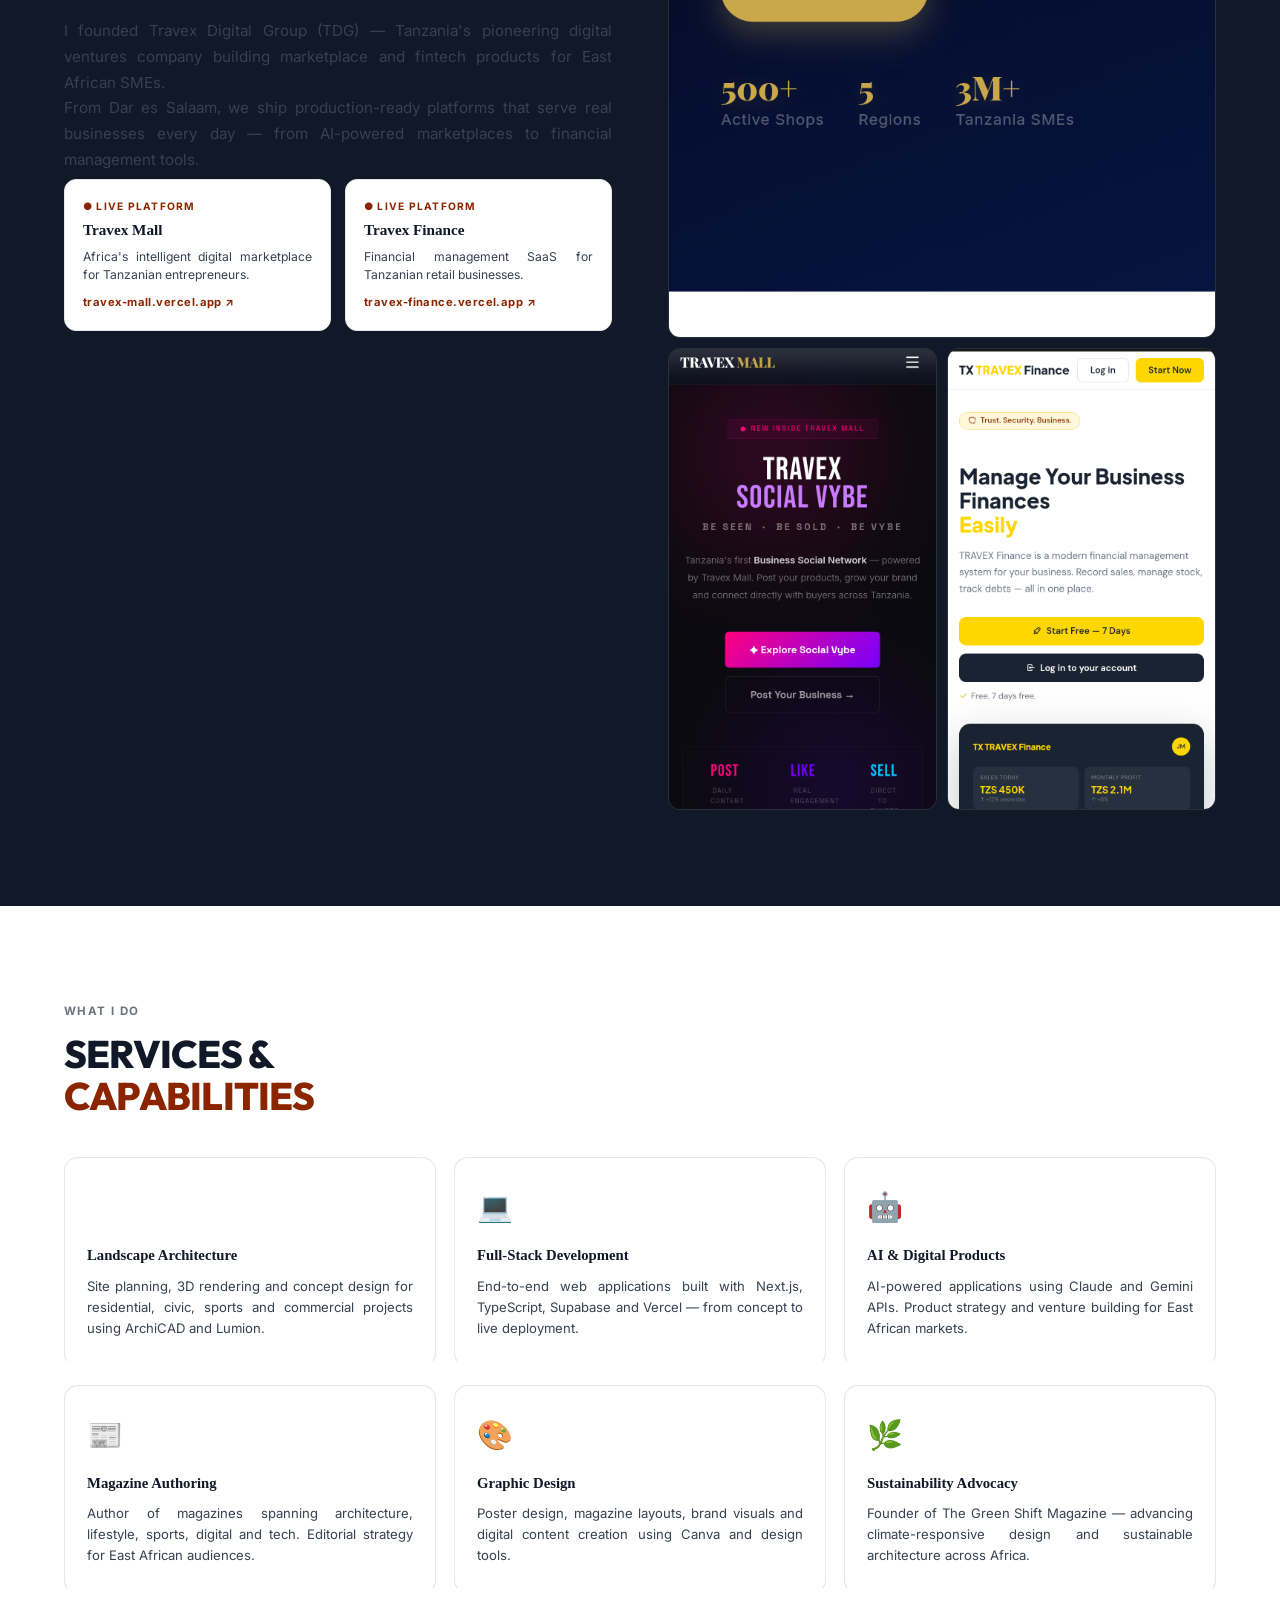
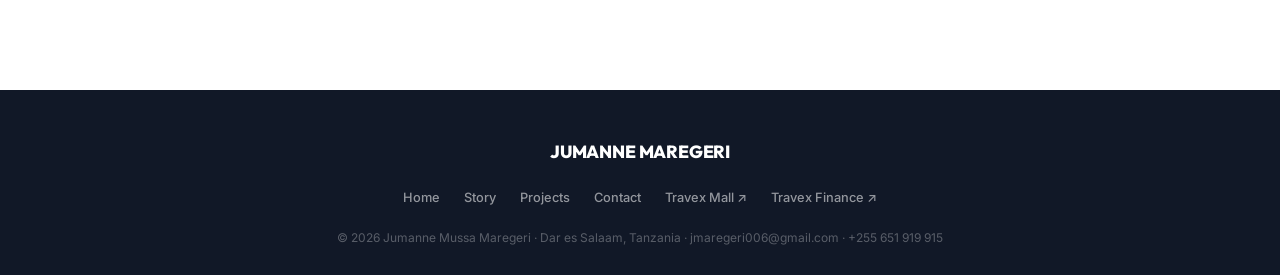
==== commit 713b09f7: "hero: light background #FFFFFF with black fonts throughout" ====
--- a/index.html
+++ b/index.html
@@ -51,21 +51,18 @@
   </script>
 <link rel="stylesheet" href="style.css"/>
 <style>
-/* ══════════════════════════════════════════
-   HERO — dark navy background "ya zamani"
-   All text WHITE on dark background
-══════════════════════════════════════════ */
+/* ══ HERO — light background, black fonts ══ */
 #hero {
   min-height: 100vh;
   display: flex; align-items: center;
   padding: 100px 5% 80px;
-  background: linear-gradient(135deg, #080A0F 0%, #0d1117 60%, #0a0d14 100%);
+  background: #FFFFFF;
   position: relative; overflow: hidden;
 }
 .hero-glow {
   position: absolute; top: -100px; right: 0;
   width: 600px; height: 600px;
-  background: radial-gradient(circle, rgba(139,37,0,0.12) 0%, transparent 65%);
+  background: radial-gradient(circle, rgba(139,37,0,0.05) 0%, transparent 65%);
   pointer-events: none;
 }
 .hero-inner {
@@ -74,15 +71,13 @@
   width: 100%; max-width: 1100px;
   position: relative; z-index: 1;
 }
-
-/* hero badge */
 .hero-badge {
   display: inline-flex; align-items: center; gap: 8px;
   padding: 5px 14px; border-radius: 20px;
-  border: 1px solid rgba(255,255,255,0.15);
+  border: 1px solid #E5E7EB;
   font-size: 0.7rem; font-weight: 700; letter-spacing: 0.12em;
-  text-transform: uppercase; color: rgba(255,255,255,0.75);
-  background: rgba(255,255,255,0.06);
+  text-transform: uppercase; color: #374151;
+  background: #F9FAFB;
   margin-bottom: 20px;
 }
 .hero-badge::before {
@@ -91,56 +86,50 @@
 }
 @keyframes blink { 0%,100%{opacity:1} 50%{opacity:0.3} }
 
-/* hero headings — all white */
 .hero-left h1 {
   font-size: clamp(2.8rem, 5vw, 5rem);
   font-weight: 800; line-height: 1.0;
-  color: #FFFFFF; margin-bottom: 6px;
+  color: #111827; margin-bottom: 6px;
   letter-spacing: -0.01em;
 }
 .hero-left h1 span { color: #8B2500; }
 .hero-subtitle {
   font-size: 0.85rem; font-weight: 600; letter-spacing: 0.08em;
-  text-transform: uppercase; color: rgba(255,255,255,0.55);
+  text-transform: uppercase; color: #6B7280;
   margin-bottom: 20px;
 }
 .hero-desc {
-  font-size: 0.98rem; color: rgba(255,255,255,0.65);
+  font-size: 0.98rem; color: #374151;
   line-height: 1.8; max-width: 520px; margin-bottom: 32px;
 }
-
-/* hero buttons */
 .hero-btns { display: flex; gap: 12px; flex-wrap: wrap; margin-bottom: 44px; }
-#hero .btn-gold  { background: #8B2500; color: #FFFFFF; border: none; }
-#hero .btn-gold:hover { background: #6b1c00; }
-#hero .btn-outline { border-color: rgba(255,255,255,0.3); color: #FFFFFF; background: transparent; }
-#hero .btn-outline:hover { border-color: rgba(255,255,255,0.7); }
-
-/* hero stats */
+#hero .btn-gold { background: #111827; color: #FFFFFF; border: none; }
+#hero .btn-gold:hover { background: #1F2937; }
+#hero .btn-outline { border-color: #D1D5DB; color: #111827; background: transparent; }
+#hero .btn-outline:hover { border-color: #111827; }
+
 .hero-stats {
   display: flex; gap: 32px;
   padding-top: 28px;
-  border-top: 1px solid rgba(255,255,255,0.1);
+  border-top: 1px solid #E5E7EB;
 }
 .stat-n {
   font-family: 'Times New Roman', Times, serif;
   font-size: 1.9rem; font-weight: 800;
-  color: #8B2500; line-height: 1;
+  color: #111827; line-height: 1;
 }
 .stat-l {
   font-size: 0.68rem; font-weight: 600; letter-spacing: 0.08em;
-  text-transform: uppercase; color: rgba(255,255,255,0.5); margin-top: 3px;
-}
-
-/* skill pills on dark bg */
+  text-transform: uppercase; color: #6B7280; margin-top: 3px;
+}
 .hero-skills { display: flex; flex-wrap: wrap; gap: 8px; margin-top: 24px; }
 .skill-pill {
   padding: 5px 14px;
-  background: rgba(255,255,255,0.07);
-  border: 1px solid rgba(255,255,255,0.15);
+  background: #F3F4F6;
+  border: 1px solid #E5E7EB;
   border-radius: 4px;
   font-size: 0.72rem; font-weight: 600;
-  color: rgba(255,255,255,0.75);
+  color: #374151;
   font-family: Georgia, serif;
   letter-spacing: 0.02em;
 }
@@ -150,15 +139,13 @@
 .photo-circle {
   width: 280px; height: 280px; border-radius: 50%;
   overflow: hidden;
-  border: 3px solid rgba(139,37,0,0.6);
-  box-shadow: 0 0 0 8px rgba(139,37,0,0.08), 0 20px 60px rgba(0,0,0,0.5);
+  border: 3px solid #E5E7EB;
+  box-shadow: 0 8px 40px rgba(17,24,39,0.1);
   flex-shrink: 0;
 }
 .photo-circle img { width: 100%; height: 100%; object-fit: cover; object-position: center top; }
 
-/* ══════════════════════════════════════════
-   TDG SECTION — dark bg, white text
-══════════════════════════════════════════ */
+/* ══ TDG — dark section ══ */
 #tdg { background: #111827; }
 .tdg-wrap { display: grid; grid-template-columns: 1fr 1fr; gap: 56px; align-items: center; }
 .tdg-eyebrow {
@@ -166,39 +153,32 @@
   background: rgba(139,37,0,0.12); border: 1px solid rgba(139,37,0,0.3);
   border-radius: 6px; font-size: 0.68rem; font-weight: 700;
   letter-spacing: 0.12em; text-transform: uppercase;
-  color: #8B2500; margin-bottom: 14px;
-}
-#tdg h2 { color: #FFFFFF; margin-bottom: 16px; }
-#tdg h2 span { color: #8B2500; }
+  color: #F87171; margin-bottom: 14px;
+}
+#tdg h2 { color: #FFFFFF !important; margin-bottom: 16px; }
+#tdg h2 span { color: #F87171 !important; }
 .tdg-text p { font-size: 0.94rem; color: rgba(255,255,255,0.7); line-height: 1.8; margin-bottom: 14px; }
-
-/* TDG cards — LIGHT background, BLACK text */
 .tdg-cards { display: grid; grid-template-columns: 1fr 1fr; gap: 14px; margin-top: 6px; }
 .tdg-card {
   display: block; padding: 18px;
   background: #FFFFFF; border: 1px solid #E5E7EB;
-  border-radius: 12px; text-decoration: none;
-  transition: all 0.2s;
+  border-radius: 12px; text-decoration: none; transition: all 0.2s;
 }
 .tdg-card:hover { border-color: #8B2500; transform: translateY(-2px); }
-.tdg-card-label { font-size: 0.64rem; font-weight: 700; letter-spacing: 0.12em; text-transform: uppercase; color: #8B2500; margin-bottom: 4px; }
-.tdg-card h4 { font-family: 'Times New Roman', Times, serif; font-size: 0.95rem; font-weight: 700; color: #111827; margin-bottom: 5px; }
-.tdg-card p  { font-size: 0.76rem; color: #374151; line-height: 1.5; margin-bottom: 10px; }
-.tdg-card-link { font-size: 0.7rem; font-weight: 700; color: #8B2500; letter-spacing: 0.04em; }
-
-/* tdg screens */
+.tdg-card-label { font-size: 0.64rem; font-weight: 700; letter-spacing: 0.12em; text-transform: uppercase; color: #8B2500 !important; margin-bottom: 4px; }
+.tdg-card h4 { font-family: 'Times New Roman', Times, serif; font-size: 0.95rem; font-weight: 700; color: #111827 !important; margin-bottom: 5px; }
+.tdg-card p  { font-size: 0.76rem; color: #374151 !important; line-height: 1.5; margin-bottom: 10px; }
+.tdg-card-link { font-size: 0.7rem; font-weight: 700; color: #8B2500 !important; letter-spacing: 0.04em; }
 .tdg-screens { display: grid; grid-template-columns: 1fr 1fr; gap: 10px; }
-.screen { border-radius: 12px; overflow: hidden; border: 1px solid rgba(255,255,255,0.1); transition: border-color 0.2s; }
-.screen:hover { border-color: rgba(255,255,255,0.25); }
+.screen { border-radius: 12px; overflow: hidden; border: 1px solid rgba(255,255,255,0.1); }
 .screen img { width: 100%; display: block; object-fit: cover; }
 .screen.full { grid-column: 1 / -1; }
 
-/* ══════════════════════════════════════════
-   SERVICES — LIGHT bg, BLACK text
-══════════════════════════════════════════ */
+/* ══ SERVICES — light bg, black text ══ */
 #services { background: #FFFFFF; }
-#services h2, #services .label { color: #111827; }
-#services h2 span { color: #8B2500; }
+#services h2 { color: #111827 !important; }
+#services h2 span { color: #8B2500 !important; }
+#services .label { color: #6B7280 !important; }
 .services-grid { display: grid; grid-template-columns: repeat(3,1fr); gap: 18px; }
 .svc {
   padding: 26px 22px;
@@ -208,12 +188,10 @@
 }
 .svc:hover { border-bottom-color: #8B2500; border-color: #D1D5DB; }
 .svc-icon { font-size: 1.8rem; margin-bottom: 14px; }
-.svc h3 { font-family: 'Times New Roman', Times, serif; font-size: 0.92rem; font-weight: 700; color: #111827; margin-bottom: 8px; letter-spacing: 0.02em; }
-.svc p   { font-size: 0.82rem; color: #374151; line-height: 1.6; }
-
-/* ══════════════════════════════════════════
-   RESPONSIVE
-══════════════════════════════════════════ */
+.svc h3 { font-family: 'Times New Roman', Times, serif; font-size: 0.92rem; font-weight: 700; color: #111827 !important; margin-bottom: 8px; }
+.svc p   { font-size: 0.82rem; color: #374151 !important; line-height: 1.6; }
+
+/* ══ RESPONSIVE ══ */
 @media (max-width: 900px) {
   .hero-inner { grid-template-columns: 1fr; gap: 36px; }
   .hero-photo-side { order: -1; }
@@ -226,37 +204,21 @@
   .tdg-cards { grid-template-columns: 1fr; }
 }
 
-/* ══════════════════════════════════════════
-   OVERRIDES — ensure no colour conflicts
-══════════════════════════════════════════ */
-/* hero: everything white */
-#hero, #hero h1, #hero h2, #hero h3, #hero p,
-#hero .hero-subtitle, #hero .hero-desc, #hero .label { color: #FFFFFF; }
+/* ══ FINAL OVERRIDES ══ */
+/* hero — all black */
+#hero * { color: #111827 !important; }
 #hero h1 span { color: #8B2500 !important; }
-#hero .stat-n  { color: #8B2500 !important; }
-#hero .stat-l  { color: rgba(255,255,255,0.5) !important; }
-#hero .hero-badge, #hero .hero-desc, #hero .hero-subtitle { color: rgba(255,255,255,0.7) !important; }
-#hero .skill-pill { color: rgba(255,255,255,0.75) !important; }
-#hero .hero-stats { border-color: rgba(255,255,255,0.1) !important; }
-
-/* services: everything black */
-#services *, #services h2, #services h3, #services p, #services .label { color: #111827 !important; }
-.svc p { color: #374151 !important; }
-
-/* tdg section heading */
-#tdg h2 { color: #FFFFFF !important; }
-#tdg h2 span { color: #8B2500 !important; }
-#tdg .label { color: rgba(255,255,255,0.5) !important; }
-.tdg-text p { color: rgba(255,255,255,0.7) !important; }
-
-/* tdg cards — black text on white */
-.tdg-card, .tdg-card * { color: #111827 !important; }
-.tdg-card-label, .tdg-card-link { color: #8B2500 !important; }
-
-/* footer */
-footer, footer *, footer a { color: #FFFFFF !important; }
+#hero .hero-badge { color: #374151 !important; }
+#hero .hero-subtitle, #hero .hero-desc, #hero .stat-l { color: #6B7280 !important; }
+#hero .skill-pill { color: #374151 !important; background: #F3F4F6 !important; border-color: #E5E7EB !important; }
+#hero .hero-stats { border-color: #E5E7EB !important; }
+#hero .btn-gold { color: #FFFFFF !important; background: #111827 !important; }
+#hero .btn-outline { color: #111827 !important; }
+
+/* footer — white text on dark */
+footer, footer * { color: #FFFFFF !important; }
 .footer-links a { color: rgba(255,255,255,0.55) !important; }
-.footer-copy   { color: rgba(255,255,255,0.3) !important; }
+.footer-copy { color: rgba(255,255,255,0.3) !important; }
 </style>
 </head>
 <body>
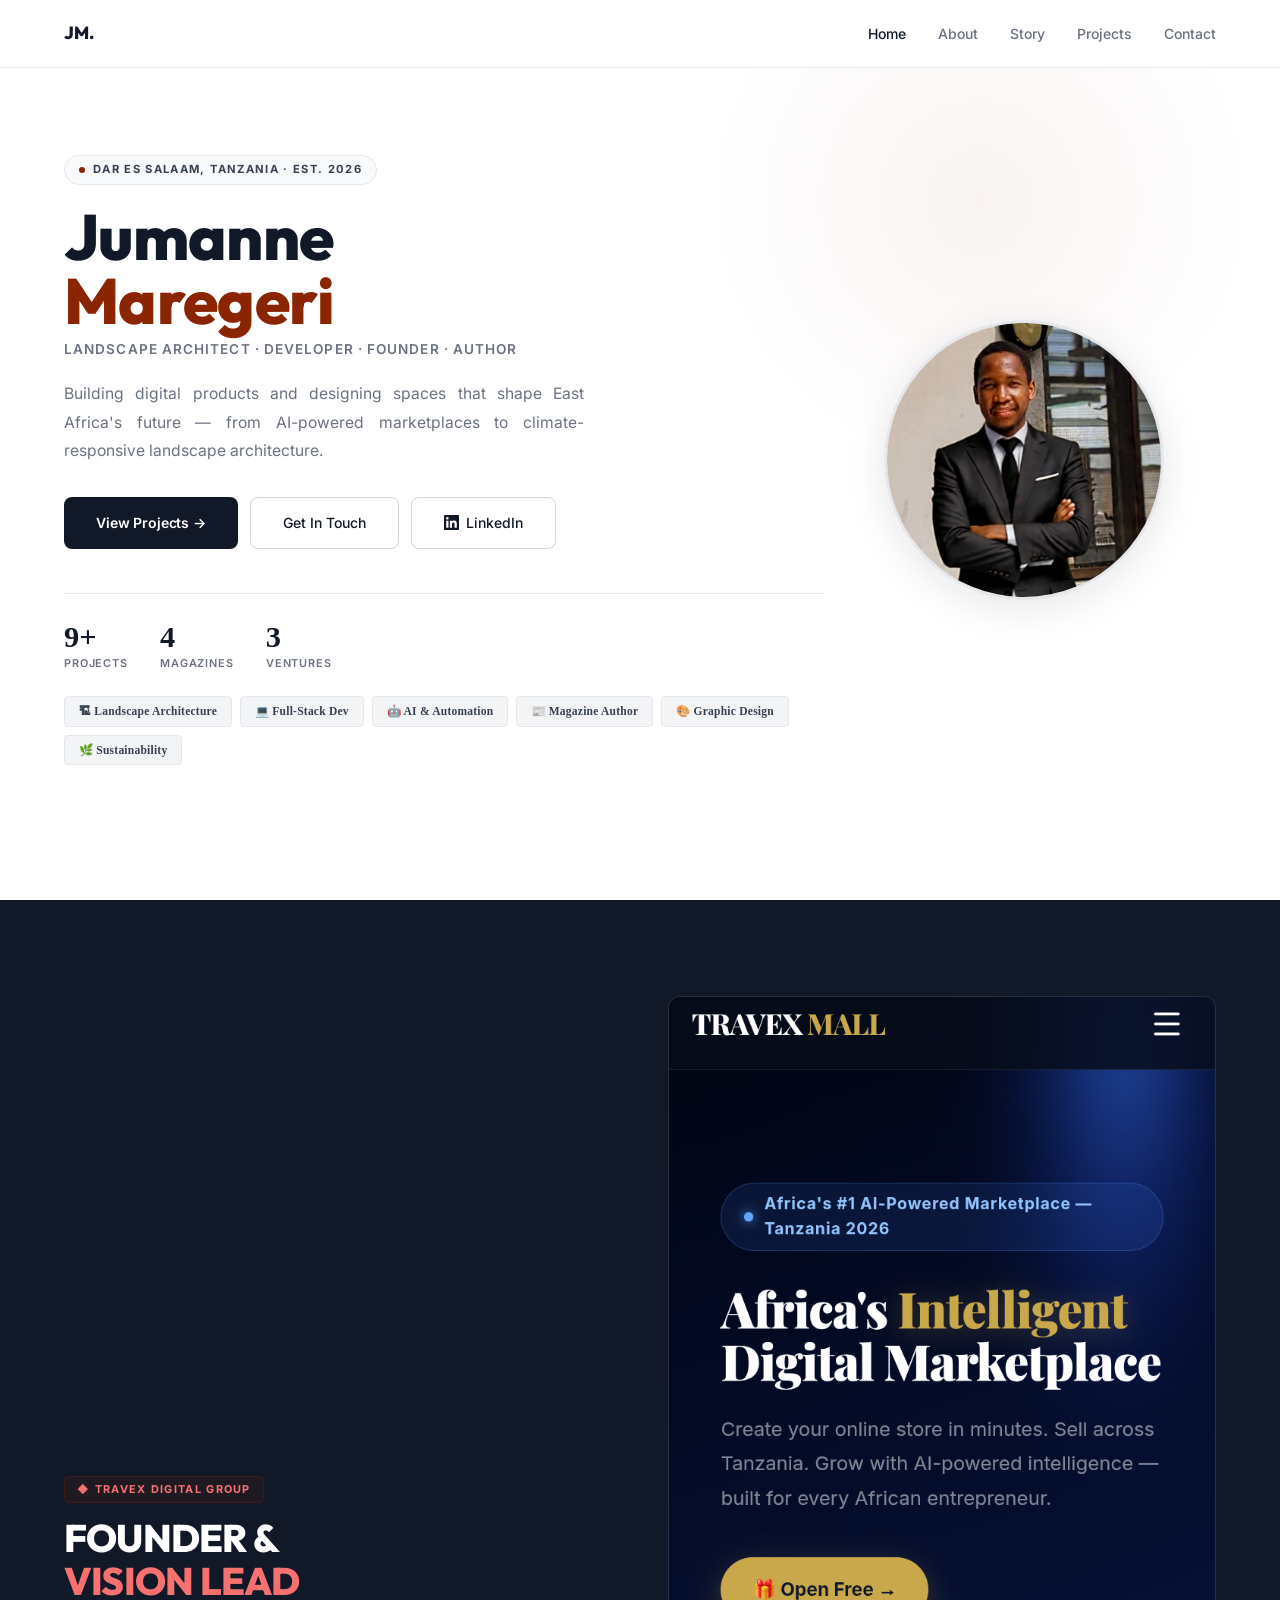
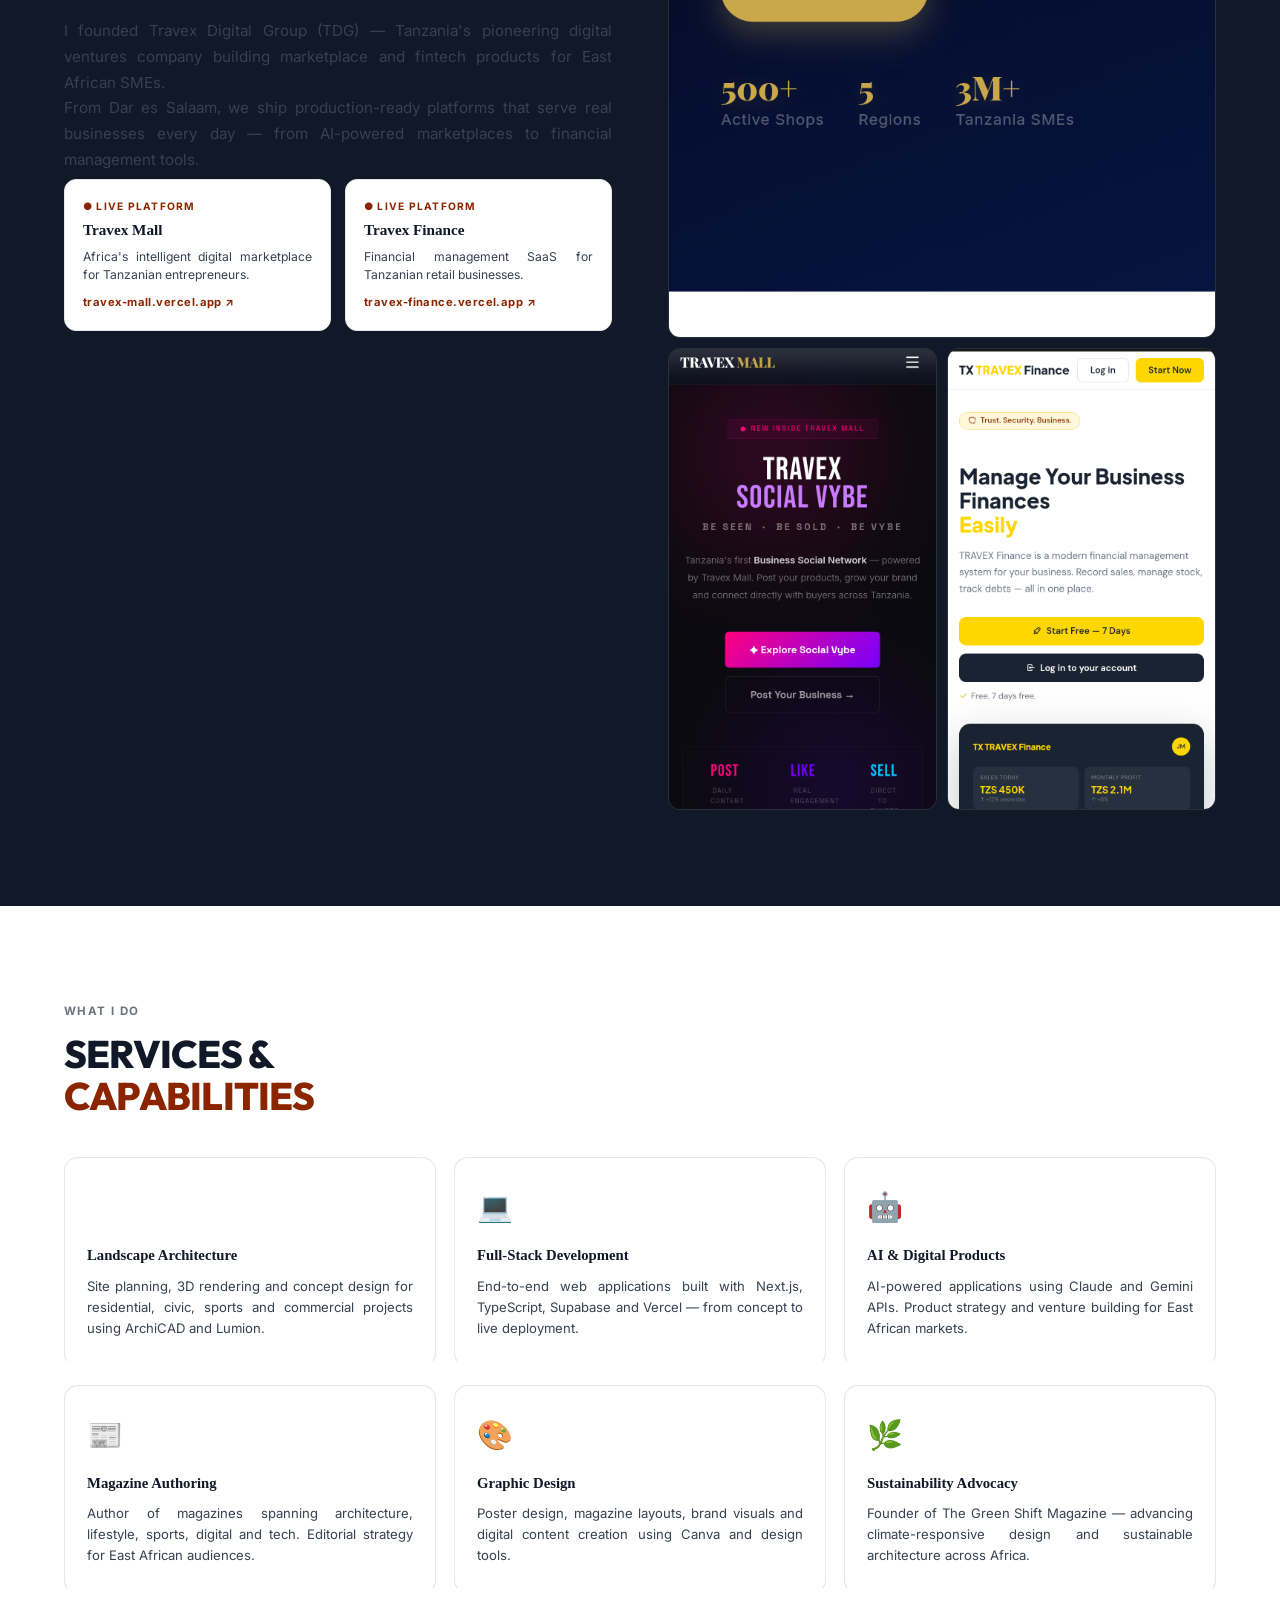
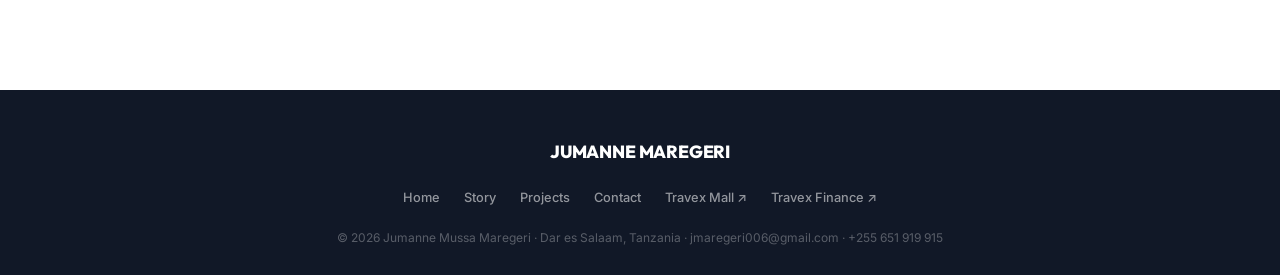
==== commit 927b8092: "feat: add LinkedIn profile link in hero buttons and footer" ====
--- a/index.html
+++ b/index.html
@@ -259,6 +259,7 @@
       <div class="hero-btns">
         <a href="projects.html" class="btn-gold">View Projects →</a>
         <a href="contact.html" class="btn-outline">Get In Touch</a>
+        <a href="https://www.linkedin.com/in/arch-jumanne-maregeri-b4262a372" target="_blank" rel="noopener" class="btn-outline" style="display:inline-flex;align-items:center;gap:7px;"><svg width="15" height="15" viewBox="0 0 24 24" fill="currentColor"><path d="M20.447 20.452h-3.554v-5.569c0-1.328-.027-3.037-1.852-3.037-1.853 0-2.136 1.445-2.136 2.939v5.667H9.351V9h3.414v1.561h.046c.477-.9 1.637-1.85 3.37-1.85 3.601 0 4.267 2.37 4.267 5.455v6.286zM5.337 7.433a2.062 2.062 0 0 1-2.063-2.065 2.064 2.064 0 1 1 2.063 2.065zm1.782 13.019H3.555V9h3.564v11.452zM22.225 0H1.771C.792 0 0 .774 0 1.729v20.542C0 23.227.792 24 1.771 24h20.451C23.2 24 24 23.227 24 22.271V1.729C24 .774 23.2 0 22.222 0h.003z"/></svg> LinkedIn</a>
       </div>
       <div class="hero-stats">
         <div><div class="stat-n">9+</div><div class="stat-l">Projects</div></div>
